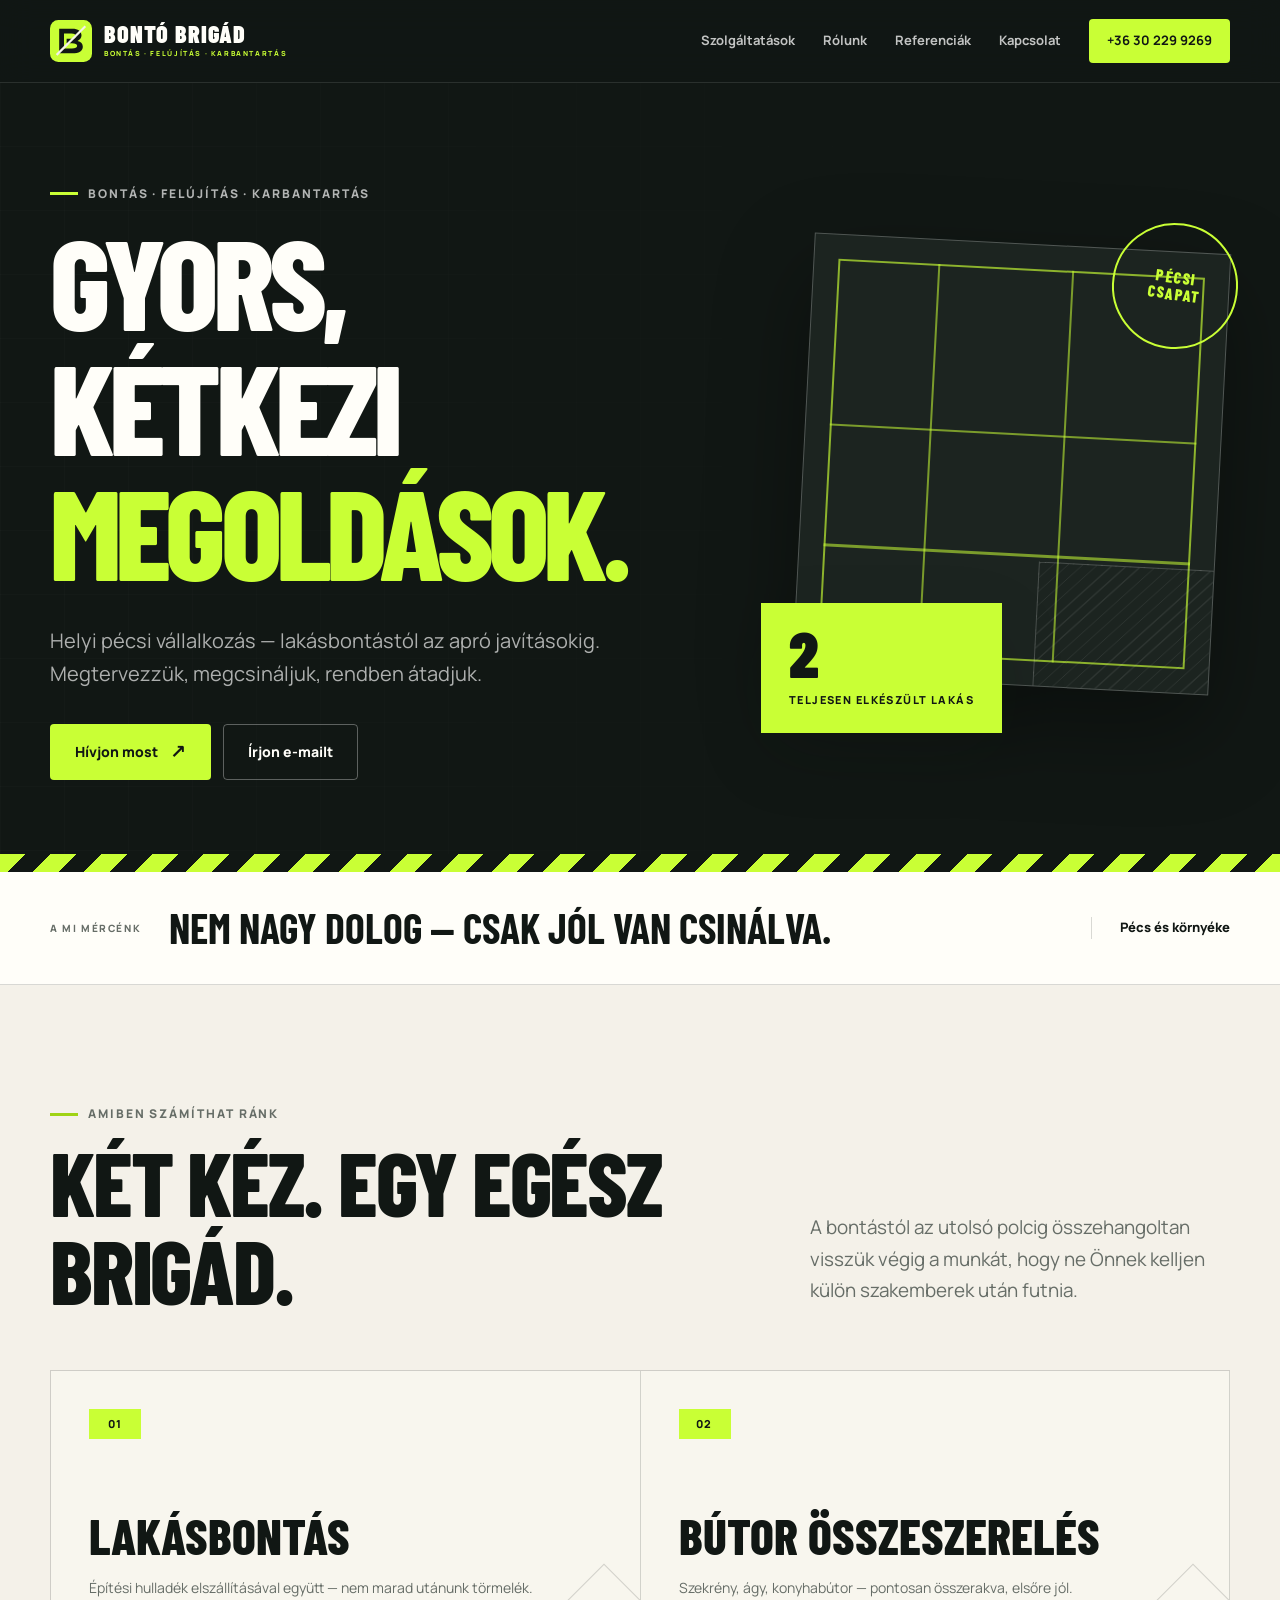
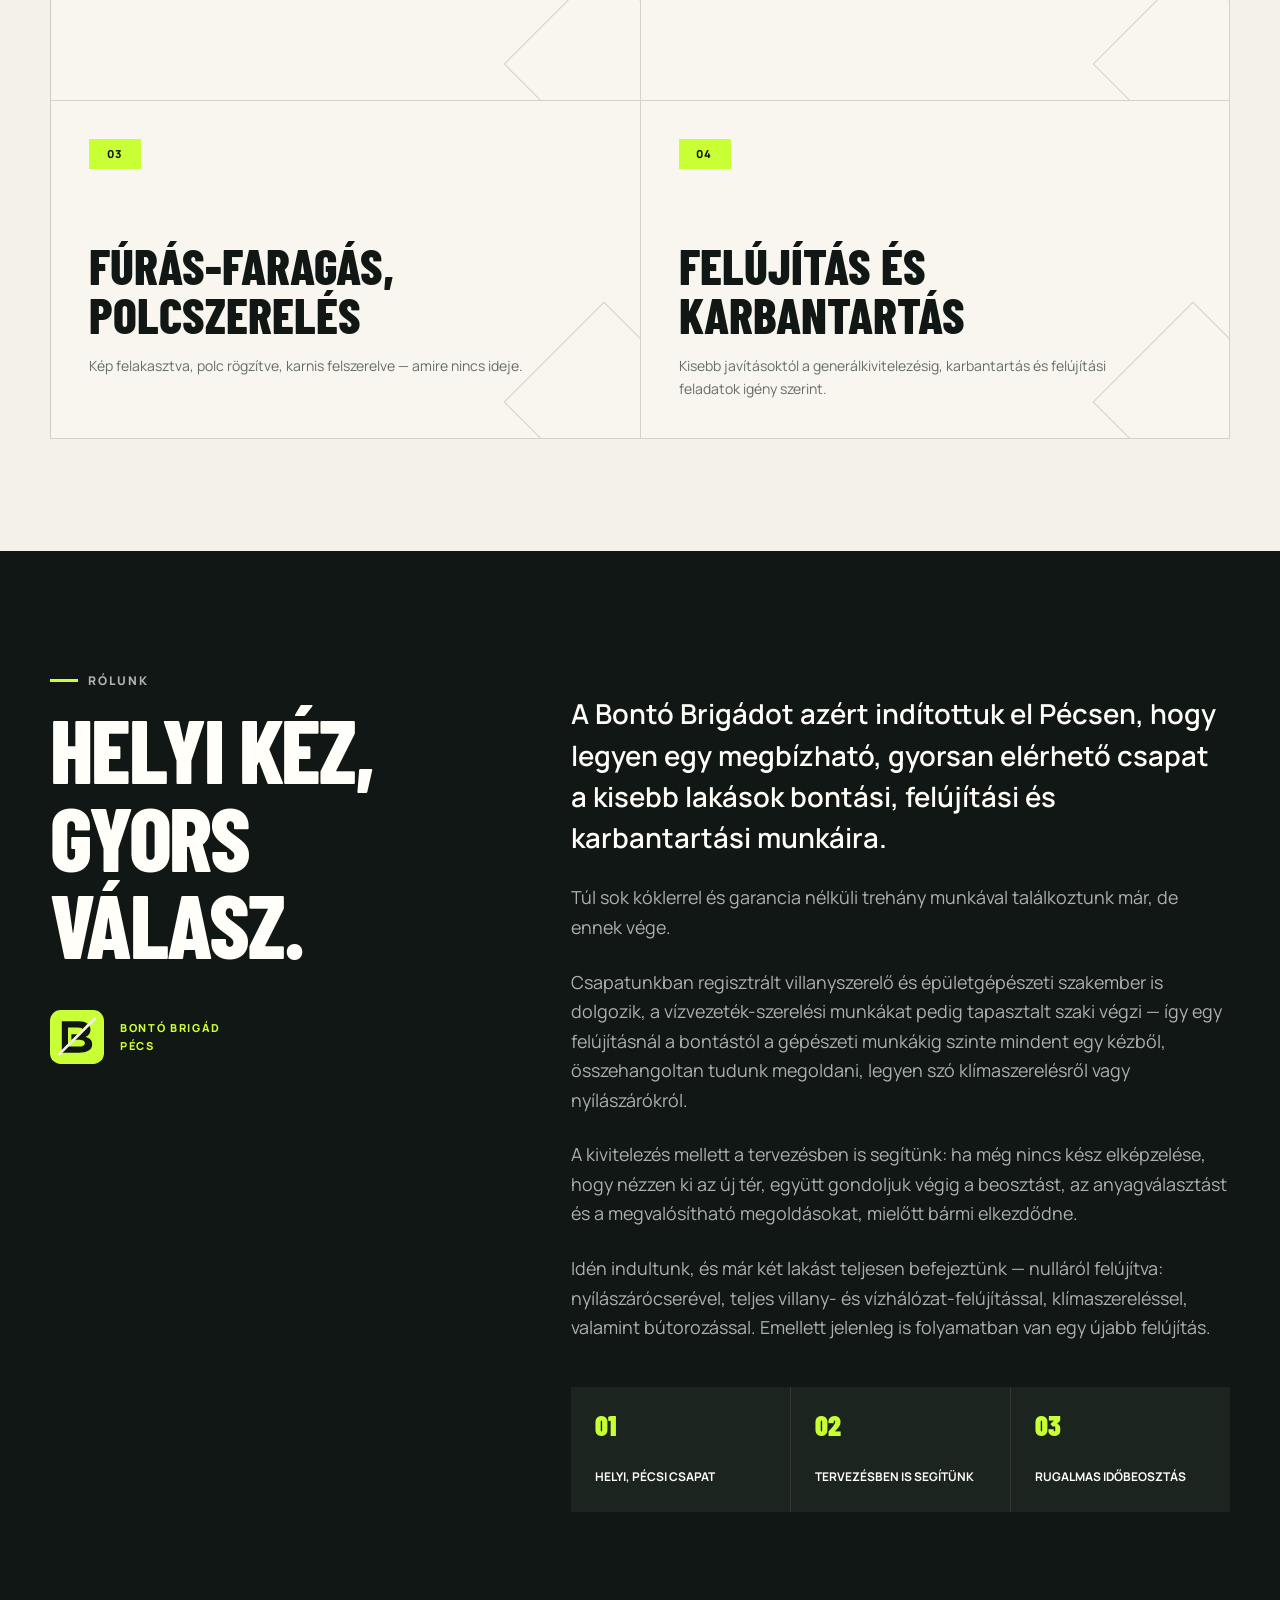
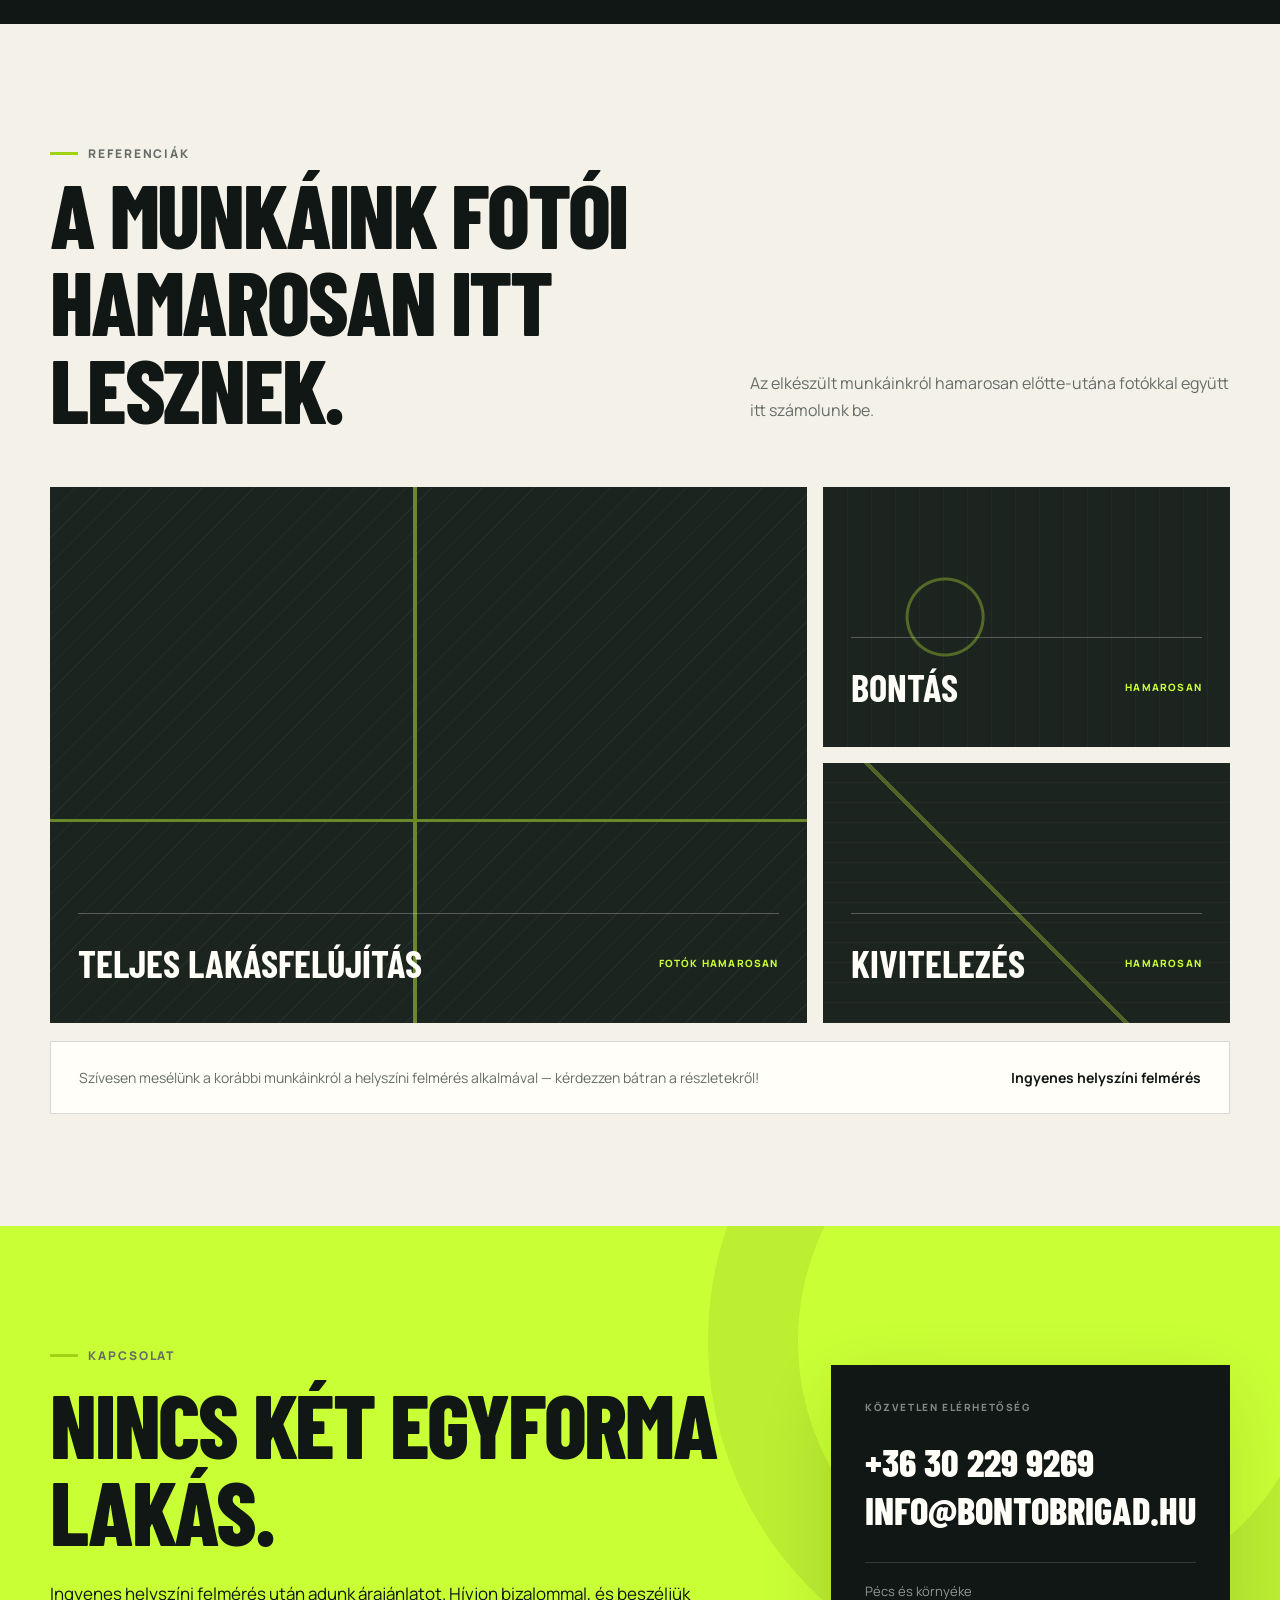
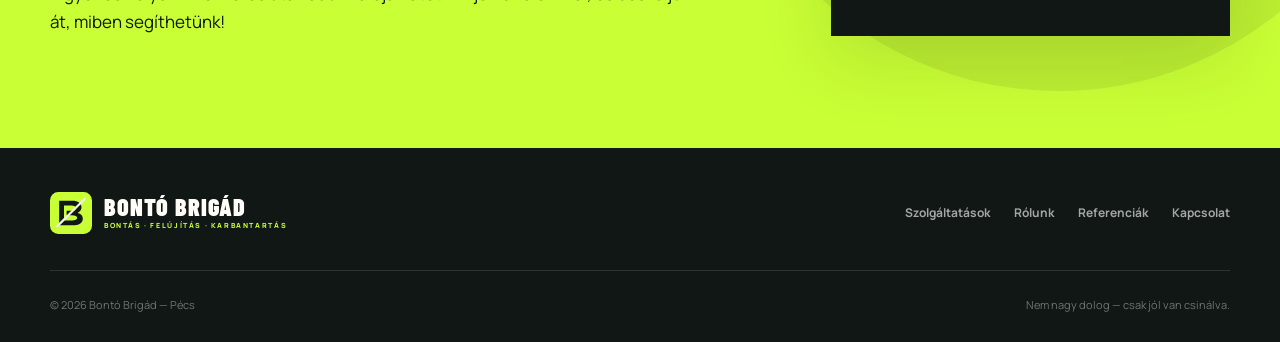
==== index.html @ 29a04ff4 "init weboldal" ====
<!DOCTYPE html>
<html lang="hu">
<head>
  <meta charset="UTF-8">
  <meta name="viewport" content="width=device-width, initial-scale=1.0">
  <meta name="theme-color" content="#111714">
  <title>Bontó Brigád — Bontás, felújítás, karbantartás Pécsen</title>
  <meta name="description" content="Bontó Brigád — helyi pécsi vállalkozás. Lakásbontás építési hulladék elszállítással, bútor összeszerelés, fúrás-faragás, felújítási és karbantartási munkák.">
  <link rel="canonical" href="https://bontobrigad.hu/">
  <meta property="og:type" content="website">
  <meta property="og:locale" content="hu_HU">
  <meta property="og:site_name" content="Bontó Brigád">
  <meta property="og:title" content="Bontó Brigád — Gyors, kétkezi megoldások">
  <meta property="og:description" content="Bontás, felújítás és karbantartás Pécsen és környékén.">
  <meta property="og:url" content="https://bontobrigad.hu/">
  <meta property="og:image" content="https://bontobrigad.hu/assets/og.png">
  <meta name="twitter:card" content="summary_large_image">
  <meta name="twitter:title" content="Bontó Brigád — Gyors, kétkezi megoldások">
  <meta name="twitter:description" content="Bontás, felújítás és karbantartás Pécsen és környékén.">
  <meta name="twitter:image" content="https://bontobrigad.hu/assets/og.png">
  <link rel="icon" href="assets/logo-mark.svg" type="image/svg+xml">
  <link rel="preconnect" href="https://fonts.googleapis.com">
  <link rel="preconnect" href="https://fonts.gstatic.com" crossorigin>
  <link href="https://fonts.googleapis.com/css2?family=Barlow+Condensed:wght@600;700;800;900&amp;family=Manrope:wght@400;500;600;700&amp;display=swap" rel="stylesheet">
  <link rel="stylesheet" href="components/base.css">
  <link rel="stylesheet" href="components/header.css">
  <link rel="stylesheet" href="components/hero.css">
  <link rel="stylesheet" href="components/sections.css">
  <link rel="stylesheet" href="components/responsive.css">
</head>
<body>
  <a class="skip-link" href="#tartalom">Ugrás a tartalomhoz</a>

  <header class="site-header">
    <nav class="nav wrap" aria-label="Fő navigáció">
      <a class="brand" href="#top" aria-label="Bontó Brigád — kezdőlap">
        <img class="brand__mark" src="assets/logo-mark.svg" alt="">
        <span class="brand__text">Bontó Brigád<small>Bontás · Felújítás · Karbantartás</small></span>
      </a>
      <div class="nav__links" id="nav-links">
        <a href="#szolgaltatasok">Szolgáltatások</a>
        <a href="#rolunk">Rólunk</a>
        <a href="#referenciak">Referenciák</a>
        <a href="#kapcsolat">Kapcsolat</a>
        <a class="nav__phone" href="tel:+36302299269">+36 30 229 9269</a>
      </div>
      <button class="nav-toggle" type="button" aria-label="Menü megnyitása" aria-expanded="false" aria-controls="nav-links"><span></span></button>
    </nav>
  </header>

  <main id="tartalom">
    <section class="hero" id="top">
      <div class="hero__grid wrap">
        <div class="hero__copy reveal">
          <p class="kicker kicker--light">Bontás · Felújítás · Karbantartás</p>
          <h1>Gyors, kétkezi <span>megoldások.</span></h1>
          <p class="hero__lead">Helyi pécsi vállalkozás — lakásbontástól az apró javításokig. Megtervezzük, megcsináljuk, rendben átadjuk.</p>
          <div class="actions">
            <a class="btn btn--signal" href="tel:+36302299269">Hívjon most <span class="arrow" aria-hidden="true">↗</span></a>
            <a class="btn btn--outline" href="mailto:info@bontobrigad.hu">Írjon e-mailt</a>
          </div>
        </div>
        <div class="hero__visual reveal" aria-label="Stilizált lakásalaprajz és elkészült munkák száma">
          <div class="plan-card" aria-hidden="true"></div>
          <div class="site-stamp" aria-hidden="true">Pécsi<br>csapat</div>
          <div class="hero-stat"><strong>2</strong><span>teljesen elkészült lakás</span></div>
        </div>
      </div>
      <div class="hero__footer" aria-hidden="true"></div>
    </section>

    <aside class="promise" aria-label="Ígéretünk">
      <div class="promise__inner wrap">
        <span class="promise__label">A mi mércénk</span>
        <strong>Nem nagy dolog — csak jól van csinálva.</strong>
        <span class="promise__place">Pécs és környéke</span>
      </div>
    </aside>

    <section class="services section" id="szolgaltatasok">
      <div class="wrap">
        <div class="services__head reveal">
          <div>
            <p class="kicker">Amiben számíthat ránk</p>
            <h2>Két kéz. Egy egész brigád.</h2>
          </div>
          <p class="section-lead">A bontástól az utolsó polcig összehangoltan visszük végig a munkát, hogy ne Önnek kelljen külön szakemberek után futnia.</p>
        </div>
        <div class="services-grid">
          <article class="service-card reveal">
            <span class="service-card__number">01</span>
            <h3>Lakásbontás</h3>
            <p>Építési hulladék elszállításával együtt — nem marad utánunk törmelék.</p>
          </article>
          <article class="service-card reveal">
            <span class="service-card__number">02</span>
            <h3>Bútor összeszerelés</h3>
            <p>Szekrény, ágy, konyhabútor — pontosan összerakva, elsőre jól.</p>
          </article>
          <article class="service-card reveal">
            <span class="service-card__number">03</span>
            <h3>Fúrás-faragás, polcszerelés</h3>
            <p>Kép felakasztva, polc rögzítve, karnis felszerelve — amire nincs ideje.</p>
          </article>
          <article class="service-card reveal">
            <span class="service-card__number">04</span>
            <h3>Felújítás és karbantartás</h3>
            <p>Kisebb javításoktól a generálkivitelezésig, karbantartás és felújítási feladatok igény szerint.</p>
          </article>
        </div>
      </div>
    </section>

    <section class="about section" id="rolunk">
      <div class="about__grid wrap">
        <div class="about__intro reveal">
          <p class="kicker kicker--light">Rólunk</p>
          <h2>Helyi kéz, gyors válasz.</h2>
          <div class="about__mark"><img src="assets/logo-mark.svg" alt=""><span>Bontó Brigád<br>Pécs</span></div>
        </div>
        <div class="about__copy reveal">
          <p>A Bontó Brigádot azért indítottuk el Pécsen, hogy legyen egy megbízható, gyorsan elérhető csapat a kisebb lakások bontási, felújítási és karbantartási munkáira.</p>
          <p>Túl sok kóklerrel és garancia nélküli trehány munkával találkoztunk már, de ennek vége.</p>
          <p>Csapatunkban regisztrált villanyszerelő és épületgépészeti szakember is dolgozik, a vízvezeték-szerelési munkákat pedig tapasztalt szaki végzi — így egy felújításnál a bontástól a gépészeti munkákig szinte mindent egy kézből, összehangoltan tudunk megoldani, legyen szó klímaszerelésről vagy nyílászárókról.</p>
          <p>A kivitelezés mellett a tervezésben is segítünk: ha még nincs kész elképzelése, hogy nézzen ki az új tér, együtt gondoljuk végig a beosztást, az anyagválasztást és a megvalósítható megoldásokat, mielőtt bármi elkezdődne.</p>
          <p>Idén indultunk, és már két lakást teljesen befejeztünk — nulláról felújítva: nyílászárócserével, teljes villany- és vízhálózat-felújítással, klímaszereléssel, valamint bútorozással. Emellett jelenleg is folyamatban van egy újabb felújítás.</p>
          <div class="traits" aria-label="Előnyeink">
            <div class="trait"><span>01</span><strong>Helyi, pécsi csapat</strong></div>
            <div class="trait"><span>02</span><strong>Tervezésben is segítünk</strong></div>
            <div class="trait"><span>03</span><strong>Rugalmas időbeosztás</strong></div>
          </div>
        </div>
      </div>
    </section>

    <section class="references section" id="referenciak">
      <div class="wrap">
        <div class="references__head reveal">
          <div>
            <p class="kicker">Referenciák</p>
            <h2>A munkáink fotói hamarosan itt lesznek.</h2>
          </div>
          <p>Az elkészült munkáinkról hamarosan előtte-utána fotókkal együtt itt számolunk be.</p>
        </div>
        <div class="project-grid">
          <div class="project-card reveal">
            <div class="project-card__label"><strong>Teljes lakásfelújítás</strong><span>Fotók hamarosan</span></div>
          </div>
          <div class="project-card reveal">
            <div class="project-card__label"><strong>Bontás</strong><span>Hamarosan</span></div>
          </div>
          <div class="project-card reveal">
            <div class="project-card__label"><strong>Kivitelezés</strong><span>Hamarosan</span></div>
          </div>
        </div>
        <div class="refs-note reveal">
          <span>Szívesen mesélünk a korábbi munkáinkról a helyszíni felmérés alkalmával — kérdezzen bátran a részletekről!</span>
          <strong>Ingyenes helyszíni felmérés</strong>
        </div>
      </div>
    </section>

    <section class="contact section" id="kapcsolat">
      <div class="contact__grid wrap">
        <div class="reveal">
          <p class="kicker">Kapcsolat</p>
          <h2>Nincs két egyforma lakás.</h2>
          <p class="contact__lead">Ingyenes helyszíni felmérés után adunk árajánlatot. Hívjon bizalommal, és beszéljük át, miben segíthetünk!</p>
        </div>
        <div class="contact-card reveal">
          <span class="contact-card__label">Közvetlen elérhetőség</span>
          <a href="tel:+36302299269">+36 30 229 9269</a>
          <a href="mailto:info@bontobrigad.hu">info@bontobrigad.hu</a>
          <p>Pécs és környéke</p>
        </div>
      </div>
    </section>
  </main>

  <footer class="site-footer">
    <div class="wrap">
      <div class="footer__top">
        <a class="brand" href="#top" aria-label="Vissza az oldal tetejére">
          <img class="brand__mark" src="assets/logo-mark.svg" alt="">
          <span class="brand__text">Bontó Brigád<small>Bontás · Felújítás · Karbantartás</small></span>
        </a>
        <nav class="footer__links" aria-label="Lábléc navigáció">
          <a href="#szolgaltatasok">Szolgáltatások</a>
          <a href="#rolunk">Rólunk</a>
          <a href="#referenciak">Referenciák</a>
          <a href="#kapcsolat">Kapcsolat</a>
        </nav>
      </div>
      <div class="footer__bottom">
        <span>© 2026 Bontó Brigád — Pécs</span>
        <span>Nem nagy dolog — csak jól van csinálva.</span>
      </div>
    </div>
  </footer>

  <script>
    const toggle = document.querySelector('.nav-toggle');
    const navLinks = document.querySelector('.nav__links');

    function closeMenu() {
      toggle.setAttribute('aria-expanded', 'false');
      toggle.setAttribute('aria-label', 'Menü megnyitása');
      navLinks.classList.remove('is-open');
      document.body.classList.remove('menu-open');
    }

    toggle.addEventListener('click', () => {
      const opening = toggle.getAttribute('aria-expanded') !== 'true';
      toggle.setAttribute('aria-expanded', String(opening));
      toggle.setAttribute('aria-label', opening ? 'Menü bezárása' : 'Menü megnyitása');
      navLinks.classList.toggle('is-open', opening);
      document.body.classList.toggle('menu-open', opening);
    });

    navLinks.querySelectorAll('a').forEach(link => link.addEventListener('click', closeMenu));
    document.addEventListener('keydown', event => {
      if (event.key === 'Escape') closeMenu();
    });

    const reduceMotion = window.matchMedia('(prefers-reduced-motion: reduce)').matches;
    const revealItems = document.querySelectorAll('.reveal');
    if (reduceMotion || !('IntersectionObserver' in window)) {
      revealItems.forEach(item => item.classList.add('is-visible'));
    } else {
      const observer = new IntersectionObserver(entries => {
        entries.forEach(entry => {
          if (entry.isIntersecting) {
            entry.target.classList.add('is-visible');
            observer.unobserve(entry.target);
          }
        });
      }, { threshold: .12 });
      revealItems.forEach(item => observer.observe(item));
    }
  </script>
</body>
</html>
---- components/base.css ----
:root {
  --ink: #111714;
  --ink-soft: #1c2420;
  --signal: #c9ff35;
  --signal-dark: #9fd315;
  --paper: #f4f1e9;
  --white: #fffef9;
  --muted: #666d67;
  --line: rgba(17, 23, 20, .16);
  --display: "Barlow Condensed", "Arial Narrow", Impact, sans-serif;
  --body: "Manrope", system-ui, sans-serif;
  --wrap: min(1180px, calc(100% - 48px));
  --shadow: 0 24px 70px rgba(17, 23, 20, .12);
}

* { box-sizing: border-box; }
html { scroll-behavior: smooth; scroll-padding-top: 104px; }
body {
  margin: 0;
  background: var(--paper);
  color: var(--ink);
  font-family: var(--body);
  line-height: 1.65;
  -webkit-font-smoothing: antialiased;
}
body.menu-open { overflow: hidden; }
img, svg { display: block; max-width: 100%; }
a { color: inherit; }
button, a { -webkit-tap-highlight-color: transparent; }
::selection { background: var(--signal); color: var(--ink); }

.skip-link {
  position: fixed;
  z-index: 1000;
  top: 12px;
  left: 12px;
  transform: translateY(-150%);
  background: var(--signal);
  color: var(--ink);
  padding: 10px 16px;
  font-weight: 800;
  text-decoration: none;
}
.skip-link:focus { transform: translateY(0); }

.wrap { width: var(--wrap); margin-inline: auto; }
.section { padding: 112px 0; }
.kicker {
  display: inline-flex;
  align-items: center;
  gap: 10px;
  margin: 0 0 18px;
  color: var(--muted);
  font-size: 12px;
  font-weight: 800;
  letter-spacing: .16em;
  line-height: 1;
  text-transform: uppercase;
}
.kicker::before {
  width: 28px;
  height: 3px;
  background: var(--signal-dark);
  content: "";
}
.kicker--light { color: rgba(255, 255, 255, .68); }
.kicker--light::before { background: var(--signal); }
h1, h2, h3, p { margin-top: 0; }
h1, h2, h3 {
  font-family: var(--display);
  font-weight: 800;
  line-height: .98;
  text-transform: uppercase;
}
h2 {
  margin-bottom: 22px;
  font-size: clamp(3rem, 7vw, 5.8rem);
  letter-spacing: -.025em;
}
.section-lead {
  max-width: 620px;
  color: var(--muted);
  font-size: clamp(1rem, 1.7vw, 1.18rem);
}
---- components/header.css ----
/* Header */
.site-header {
  position: fixed;
  z-index: 100;
  inset: 0 0 auto;
  border-bottom: 1px solid rgba(255, 255, 255, .11);
  background: rgba(17, 23, 20, .9);
  color: var(--white);
  backdrop-filter: blur(16px);
}
.nav {
  display: flex;
  min-height: 82px;
  align-items: center;
  justify-content: space-between;
  gap: 28px;
}
.brand {
  display: inline-flex;
  align-items: center;
  gap: 12px;
  color: var(--white);
  text-decoration: none;
}
.brand__mark { width: 42px; height: 42px; }
.brand__text {
  font-family: var(--display);
  font-size: 24px;
  font-weight: 900;
  letter-spacing: .035em;
  line-height: .78;
  text-transform: uppercase;
}
.brand__text small {
  display: block;
  margin-top: 7px;
  color: var(--signal);
  font-family: var(--body);
  font-size: 7px;
  font-weight: 800;
  letter-spacing: .23em;
}
.nav__links { display: flex; align-items: center; gap: 28px; }
.nav__links > a {
  position: relative;
  color: rgba(255, 255, 255, .75);
  font-size: 13px;
  font-weight: 700;
  text-decoration: none;
}
.nav__links > a:not(.nav__phone)::after {
  position: absolute;
  right: 0;
  bottom: -7px;
  left: 0;
  height: 2px;
  transform: scaleX(0);
  background: var(--signal);
  content: "";
  transition: transform .2s ease;
}
.nav__links > a:hover { color: var(--white); }
.nav__links > a:hover::after { transform: scaleX(1); }
.nav__phone {
  display: inline-flex;
  align-items: center;
  min-height: 44px;
  padding: 0 18px;
  border-radius: 4px;
  background: var(--signal);
  color: var(--ink) !important;
}
.nav-toggle {
  display: none;
  width: 48px;
  height: 48px;
  place-items: center;
  border: 1px solid rgba(255, 255, 255, .22);
  border-radius: 4px;
  background: transparent;
  color: white;
  cursor: pointer;
}
.nav-toggle span,
.nav-toggle::before,
.nav-toggle::after {
  display: block;
  width: 20px;
  height: 2px;
  background: currentColor;
  content: "";
  transition: transform .2s ease, opacity .2s ease;
}
.nav-toggle span { margin: 5px 0; }
.nav-toggle[aria-expanded="true"] span { opacity: 0; }
.nav-toggle[aria-expanded="true"]::before { transform: translateY(7px) rotate(45deg); }
.nav-toggle[aria-expanded="true"]::after { transform: translateY(-7px) rotate(-45deg); }
---- components/hero.css ----
/* Hero */
.hero {
  position: relative;
  min-height: 820px;
  padding: 176px 0 92px;
  overflow: hidden;
  background: var(--ink);
  color: var(--white);
}
.hero::before {
  position: absolute;
  inset: 82px 0 0;
  opacity: .2;
  background-image:
    linear-gradient(rgba(255, 255, 255, .08) 1px, transparent 1px),
    linear-gradient(90deg, rgba(255, 255, 255, .08) 1px, transparent 1px);
  background-size: 64px 64px;
  mask-image: linear-gradient(90deg, #000, transparent 78%);
  content: "";
}
.hero__grid {
  position: relative;
  z-index: 1;
  display: grid;
  grid-template-columns: minmax(0, 1.15fr) minmax(390px, .85fr);
  align-items: center;
  gap: 76px;
}
.hero h1 {
  max-width: 760px;
  margin-bottom: 30px;
  font-size: clamp(4.7rem, 10vw, 9.3rem);
  letter-spacing: -.045em;
}
.hero h1 span { display: block; color: var(--signal); }
.hero__lead {
  max-width: 580px;
  margin-bottom: 34px;
  color: rgba(255, 255, 255, .66);
  font-size: clamp(1rem, 2vw, 1.25rem);
}
.actions { display: flex; flex-wrap: wrap; gap: 12px; }
.btn {
  display: inline-flex;
  min-height: 56px;
  align-items: center;
  justify-content: center;
  gap: 12px;
  padding: 0 24px;
  border: 1px solid transparent;
  border-radius: 4px;
  font-size: 14px;
  font-weight: 800;
  text-decoration: none;
  transition: transform .2s ease, background-color .2s ease, color .2s ease;
}
.btn:hover { transform: translateY(-3px); }
.btn:focus-visible, .nav-toggle:focus-visible, a:focus-visible {
  outline: 3px solid var(--signal);
  outline-offset: 4px;
}
.btn--signal { background: var(--signal); color: var(--ink); }
.btn--outline { border-color: rgba(255, 255, 255, .32); color: var(--white); }
.btn--outline:hover { background: var(--white); color: var(--ink); }
.arrow { font-size: 19px; line-height: 1; }

.hero__visual {
  position: relative;
  min-height: 510px;
}
.plan-card {
  position: absolute;
  inset: 20px 10px 48px 42px;
  transform: rotate(3deg);
  border: 1px solid rgba(255, 255, 255, .23);
  background: #1c2420;
  box-shadow: 0 36px 90px rgba(0, 0, 0, .34);
}
.plan-card::before {
  position: absolute;
  inset: 24px;
  border: 2px solid rgba(201, 255, 53, .65);
  background:
    linear-gradient(90deg, transparent 27%, rgba(201,255,53,.55) 27% 27.5%, transparent 27.5% 64%, rgba(201,255,53,.55) 64% 64.5%, transparent 64.5%),
    linear-gradient(transparent 42%, rgba(201,255,53,.55) 42% 42.6%, transparent 42.6% 73%, rgba(201,255,53,.55) 73% 73.6%, transparent 73.6%);
  content: "";
}
.plan-card::after {
  position: absolute;
  right: 0;
  bottom: 0;
  width: 42%;
  height: 28%;
  border-top: 1px solid rgba(255, 255, 255, .2);
  border-left: 1px solid rgba(255, 255, 255, .2);
  background: repeating-linear-gradient(135deg, rgba(255,255,255,.08) 0 1px, transparent 1px 10px);
  content: "";
}
.site-stamp {
  position: absolute;
  z-index: 2;
  top: 0;
  right: -8px;
  display: grid;
  width: 126px;
  height: 126px;
  place-content: center;
  transform: rotate(8deg);
  border: 2px solid var(--signal);
  border-radius: 50%;
  color: var(--signal);
  font-family: var(--display);
  font-size: 16px;
  font-weight: 800;
  letter-spacing: .08em;
  line-height: 1.05;
  text-align: center;
  text-transform: uppercase;
}
.hero-stat {
  position: absolute;
  z-index: 2;
  bottom: 0;
  left: 0;
  min-width: 230px;
  padding: 24px 28px;
  background: var(--signal);
  color: var(--ink);
  box-shadow: var(--shadow);
}
.hero-stat strong {
  display: block;
  font-family: var(--display);
  font-size: 64px;
  font-weight: 900;
  line-height: .8;
}
.hero-stat span {
  display: block;
  margin-top: 13px;
  font-size: 11px;
  font-weight: 800;
  letter-spacing: .13em;
  text-transform: uppercase;
}
.hero__footer {
  position: absolute;
  z-index: 1;
  right: 0;
  bottom: 0;
  left: 0;
  height: 18px;
  background: repeating-linear-gradient(135deg, var(--signal) 0 18px, var(--ink) 18px 36px);
}
---- components/sections.css ----
/* Promise */
.promise {
  border-bottom: 1px solid var(--line);
  background: var(--white);
}
.promise__inner {
  display: grid;
  grid-template-columns: auto 1fr auto;
  align-items: center;
  gap: 28px;
  min-height: 112px;
}
.promise__label {
  color: var(--muted);
  font-size: 10px;
  font-weight: 800;
  letter-spacing: .16em;
  text-transform: uppercase;
}
.promise strong {
  font-family: var(--display);
  font-size: clamp(1.7rem, 3.5vw, 2.6rem);
  line-height: 1;
  text-transform: uppercase;
}
.promise__place {
  padding-left: 28px;
  border-left: 1px solid var(--line);
  font-size: 13px;
  font-weight: 800;
  white-space: nowrap;
}

/* Services */
.services__head {
  display: flex;
  align-items: end;
  justify-content: space-between;
  gap: 48px;
  margin-bottom: 56px;
}
.services__head h2 { max-width: 660px; margin-bottom: 0; }
.services__head .section-lead { max-width: 420px; margin-bottom: 8px; }
.services-grid {
  display: grid;
  grid-template-columns: repeat(2, minmax(0, 1fr));
  border-top: 1px solid var(--line);
  border-left: 1px solid var(--line);
}
.service-card {
  position: relative;
  min-height: 330px;
  padding: 38px;
  overflow: hidden;
  border-right: 1px solid var(--line);
  border-bottom: 1px solid var(--line);
  background: rgba(255, 254, 249, .32);
  transition: background-color .25s ease, color .25s ease;
}
.service-card::after {
  position: absolute;
  right: -35px;
  bottom: -35px;
  width: 140px;
  height: 140px;
  transform: rotate(45deg);
  border: 1px solid var(--line);
  content: "";
  transition: transform .35s ease;
}
.service-card:hover { background: var(--ink); color: var(--white); }
.service-card:hover::after { transform: rotate(45deg) scale(1.35); border-color: rgba(201, 255, 53, .4); }
.service-card__number {
  display: inline-grid;
  width: 52px;
  height: 30px;
  place-content: center;
  margin-bottom: 72px;
  background: var(--signal);
  color: var(--ink);
  font-size: 11px;
  font-weight: 900;
  letter-spacing: .12em;
}
.service-card h3 {
  max-width: 470px;
  margin-bottom: 16px;
  font-size: clamp(2rem, 4vw, 3.1rem);
}
.service-card p {
  position: relative;
  z-index: 1;
  max-width: 490px;
  margin-bottom: 0;
  color: var(--muted);
  font-size: 14px;
}
.service-card:hover p { color: rgba(255, 255, 255, .63); }

/* About */
.about { background: var(--ink); color: var(--white); }
.about__grid {
  display: grid;
  grid-template-columns: minmax(310px, .78fr) minmax(0, 1.22fr);
  gap: 100px;
}
.about__intro { position: sticky; top: 130px; align-self: start; }
.about h2 { max-width: 530px; }
.about__mark {
  display: flex;
  align-items: center;
  gap: 16px;
  margin-top: 42px;
  color: var(--signal);
  font-size: 11px;
  font-weight: 800;
  letter-spacing: .15em;
  text-transform: uppercase;
}
.about__mark img { width: 54px; height: 54px; }
.about__copy { padding-top: 30px; }
.about__copy p {
  margin-bottom: 25px;
  color: rgba(255, 255, 255, .66);
  font-size: clamp(1rem, 1.5vw, 1.12rem);
}
.about__copy p:first-child {
  color: var(--white);
  font-size: clamp(1.25rem, 2.4vw, 1.72rem);
  font-weight: 600;
  line-height: 1.5;
}
.traits {
  display: grid;
  grid-template-columns: repeat(3, 1fr);
  gap: 1px;
  margin-top: 44px;
  background: rgba(255, 255, 255, .14);
}
.trait {
  min-height: 120px;
  padding: 24px;
  background: var(--ink-soft);
}
.trait span {
  display: block;
  margin-bottom: 23px;
  color: var(--signal);
  font-family: var(--display);
  font-size: 28px;
  font-weight: 900;
  line-height: 1;
}
.trait strong { font-size: 12px; line-height: 1.4; text-transform: uppercase; }

/* References */
.references__head {
  display: grid;
  grid-template-columns: 1fr .75fr;
  gap: 60px;
  align-items: end;
  margin-bottom: 54px;
}
.references__head h2 { margin-bottom: 0; }
.references__head p { margin-bottom: 10px; color: var(--muted); }
.project-grid {
  display: grid;
  grid-template-columns: 1.3fr .7fr;
  grid-template-rows: repeat(2, 260px);
  gap: 16px;
}
.project-card {
  position: relative;
  display: flex;
  align-items: end;
  padding: 28px;
  overflow: hidden;
  background: var(--ink-soft);
  color: var(--white);
}
.project-card:first-child { grid-row: 1 / 3; }
.project-card::before {
  position: absolute;
  inset: 0;
  opacity: .45;
  background:
    linear-gradient(90deg, transparent 48%, var(--signal) 48% 48.5%, transparent 48.5%),
    linear-gradient(transparent 62%, var(--signal) 62% 62.5%, transparent 62.5%),
    repeating-linear-gradient(135deg, rgba(255,255,255,.09) 0 1px, transparent 1px 18px);
  content: "";
}
.project-card:nth-child(2)::before {
  background:
    radial-gradient(circle at 30% 50%, transparent 0 36px, rgba(201,255,53,.7) 37px 39px, transparent 40px),
    repeating-linear-gradient(90deg, rgba(255,255,255,.08) 0 1px, transparent 1px 24px);
}
.project-card:nth-child(3)::before {
  background:
    linear-gradient(45deg, transparent 45%, rgba(201,255,53,.65) 45% 46%, transparent 46%),
    repeating-linear-gradient(0deg, rgba(255,255,255,.08) 0 1px, transparent 1px 20px);
}
.project-card__label {
  position: relative;
  z-index: 1;
  display: flex;
  width: 100%;
  align-items: center;
  justify-content: space-between;
  gap: 18px;
  padding-top: 18px;
  border-top: 1px solid rgba(255, 255, 255, .25);
}
.project-card__label strong {
  font-family: var(--display);
  font-size: clamp(1.6rem, 3vw, 2.4rem);
  text-transform: uppercase;
}
.project-card__label span {
  color: var(--signal);
  font-size: 10px;
  font-weight: 800;
  letter-spacing: .12em;
  text-transform: uppercase;
  white-space: nowrap;
}
.refs-note {
  display: flex;
  align-items: center;
  justify-content: space-between;
  gap: 28px;
  margin-top: 18px;
  padding: 24px 28px;
  border: 1px solid var(--line);
  background: var(--white);
  color: var(--muted);
  font-size: 14px;
}
.refs-note strong { color: var(--ink); white-space: nowrap; }

/* Contact */
.contact {
  position: relative;
  overflow: hidden;
  background: var(--signal);
  color: var(--ink);
}
.contact::after {
  position: absolute;
  top: -45%;
  right: -10%;
  width: 520px;
  height: 520px;
  border: 90px solid rgba(17, 23, 20, .07);
  border-radius: 50%;
  content: "";
}
.contact__grid {
  position: relative;
  z-index: 1;
  display: grid;
  grid-template-columns: 1fr auto;
  align-items: end;
  gap: 70px;
}
.contact h2 { max-width: 820px; margin-bottom: 25px; }
.contact__lead { max-width: 650px; margin-bottom: 0; font-size: 17px; }
.contact-card {
  min-width: 370px;
  padding: 34px;
  background: var(--ink);
  color: var(--white);
  box-shadow: var(--shadow);
}
.contact-card__label {
  display: block;
  margin-bottom: 22px;
  color: rgba(255, 255, 255, .48);
  font-size: 10px;
  font-weight: 800;
  letter-spacing: .16em;
  text-transform: uppercase;
}
.contact-card a {
  display: block;
  font-family: var(--display);
  font-size: clamp(1.6rem, 3vw, 2.4rem);
  font-weight: 800;
  line-height: 1.25;
  text-decoration: none;
  text-transform: uppercase;
}
.contact-card a:hover { color: var(--signal); }
.contact-card p {
  margin: 28px 0 0;
  padding-top: 18px;
  border-top: 1px solid rgba(255, 255, 255, .14);
  color: rgba(255, 255, 255, .55);
  font-size: 13px;
}

/* Footer */
.site-footer { padding: 44px 0 28px; background: var(--ink); color: var(--white); }
.footer__top {
  display: flex;
  align-items: center;
  justify-content: space-between;
  gap: 30px;
  padding-bottom: 36px;
  border-bottom: 1px solid rgba(255, 255, 255, .12);
}
.footer__links { display: flex; flex-wrap: wrap; gap: 24px; }
.footer__links a {
  color: rgba(255, 255, 255, .62);
  font-size: 12px;
  font-weight: 700;
  text-decoration: none;
}
.footer__links a:hover { color: var(--signal); }
.footer__bottom {
  display: flex;
  justify-content: space-between;
  gap: 24px;
  padding-top: 25px;
  color: rgba(255, 255, 255, .4);
  font-size: 11px;
}
---- components/responsive.css ----
/* Reveal */
.reveal { opacity: 0; transform: translateY(24px); transition: opacity .7s ease, transform .7s ease; }
.reveal.is-visible { opacity: 1; transform: none; }

@media (max-width: 980px) {
  :root { --wrap: min(100% - 40px, 760px); }
  .nav__links { display: none; }
  .nav-toggle { display: grid; }
  .nav__links.is-open {
    position: fixed;
    top: 82px;
    right: 0;
    left: 0;
    display: flex;
    height: calc(100vh - 82px);
    flex-direction: column;
    align-items: stretch;
    gap: 0;
    padding: 30px 20px;
    background: var(--ink);
  }
  .nav__links.is-open > a {
    padding: 20px 4px;
    border-bottom: 1px solid rgba(255, 255, 255, .12);
    font-family: var(--display);
    font-size: 28px;
    text-transform: uppercase;
  }
  .nav__links.is-open .nav__phone { margin-top: 20px; justify-content: center; border: 0; }
  .hero { min-height: auto; }
  .hero__grid { grid-template-columns: 1fr; gap: 54px; }
  .hero h1 { max-width: 850px; }
  .hero__visual { min-height: 440px; }
  .plan-card { inset: 15px 5% 45px 12%; }
  .services__head, .references__head { display: block; }
  .services__head h2, .references__head h2 { margin-bottom: 24px; }
  .about__grid { grid-template-columns: 1fr; gap: 40px; }
  .about__intro { position: static; }
  .about__copy { padding-top: 0; }
  .contact__grid { grid-template-columns: 1fr; align-items: start; }
  .contact-card { min-width: 0; width: min(100%, 470px); }
}

@media (max-width: 680px) {
  :root { --wrap: calc(100% - 32px); }
  .section { padding: 76px 0; }
  .nav { min-height: 74px; }
  .brand__mark { width: 38px; height: 38px; }
  .brand__text { font-size: 21px; }
  .nav__links.is-open { top: 74px; height: calc(100vh - 74px); }
  .hero { padding: 132px 0 76px; }
  .hero::before { inset: 74px 0 0; background-size: 40px 40px; }
  .hero h1 { font-size: clamp(4rem, 23vw, 6.4rem); }
  .hero__visual { min-height: 350px; }
  .plan-card { inset: 25px 0 36px 12%; }
  .site-stamp { right: -4px; width: 94px; height: 94px; font-size: 12px; }
  .hero-stat { min-width: 180px; padding: 20px 22px; }
  .hero-stat strong { font-size: 52px; }
  .promise__inner { grid-template-columns: 1fr; gap: 10px; padding: 26px 0; }
  .promise__place { padding: 0; border: 0; }
  .services__head { margin-bottom: 38px; }
  .services-grid { grid-template-columns: 1fr; }
  .service-card { min-height: 290px; padding: 28px; }
  .service-card__number { margin-bottom: 55px; }
  .traits { grid-template-columns: 1fr; }
  .trait { min-height: auto; }
  .project-grid { grid-template-columns: 1fr; grid-template-rows: 380px repeat(2, 220px); }
  .project-card:first-child { grid-row: auto; }
  .refs-note { align-items: flex-start; flex-direction: column; }
  .contact-card { padding: 28px 24px; }
  .footer__top, .footer__bottom { align-items: flex-start; flex-direction: column; }
}

@media (prefers-reduced-motion: reduce) {
  html { scroll-behavior: auto; }
  *, *::before, *::after { transition-duration: .01ms !important; animation-duration: .01ms !important; }
  .reveal { opacity: 1; transform: none; }
}
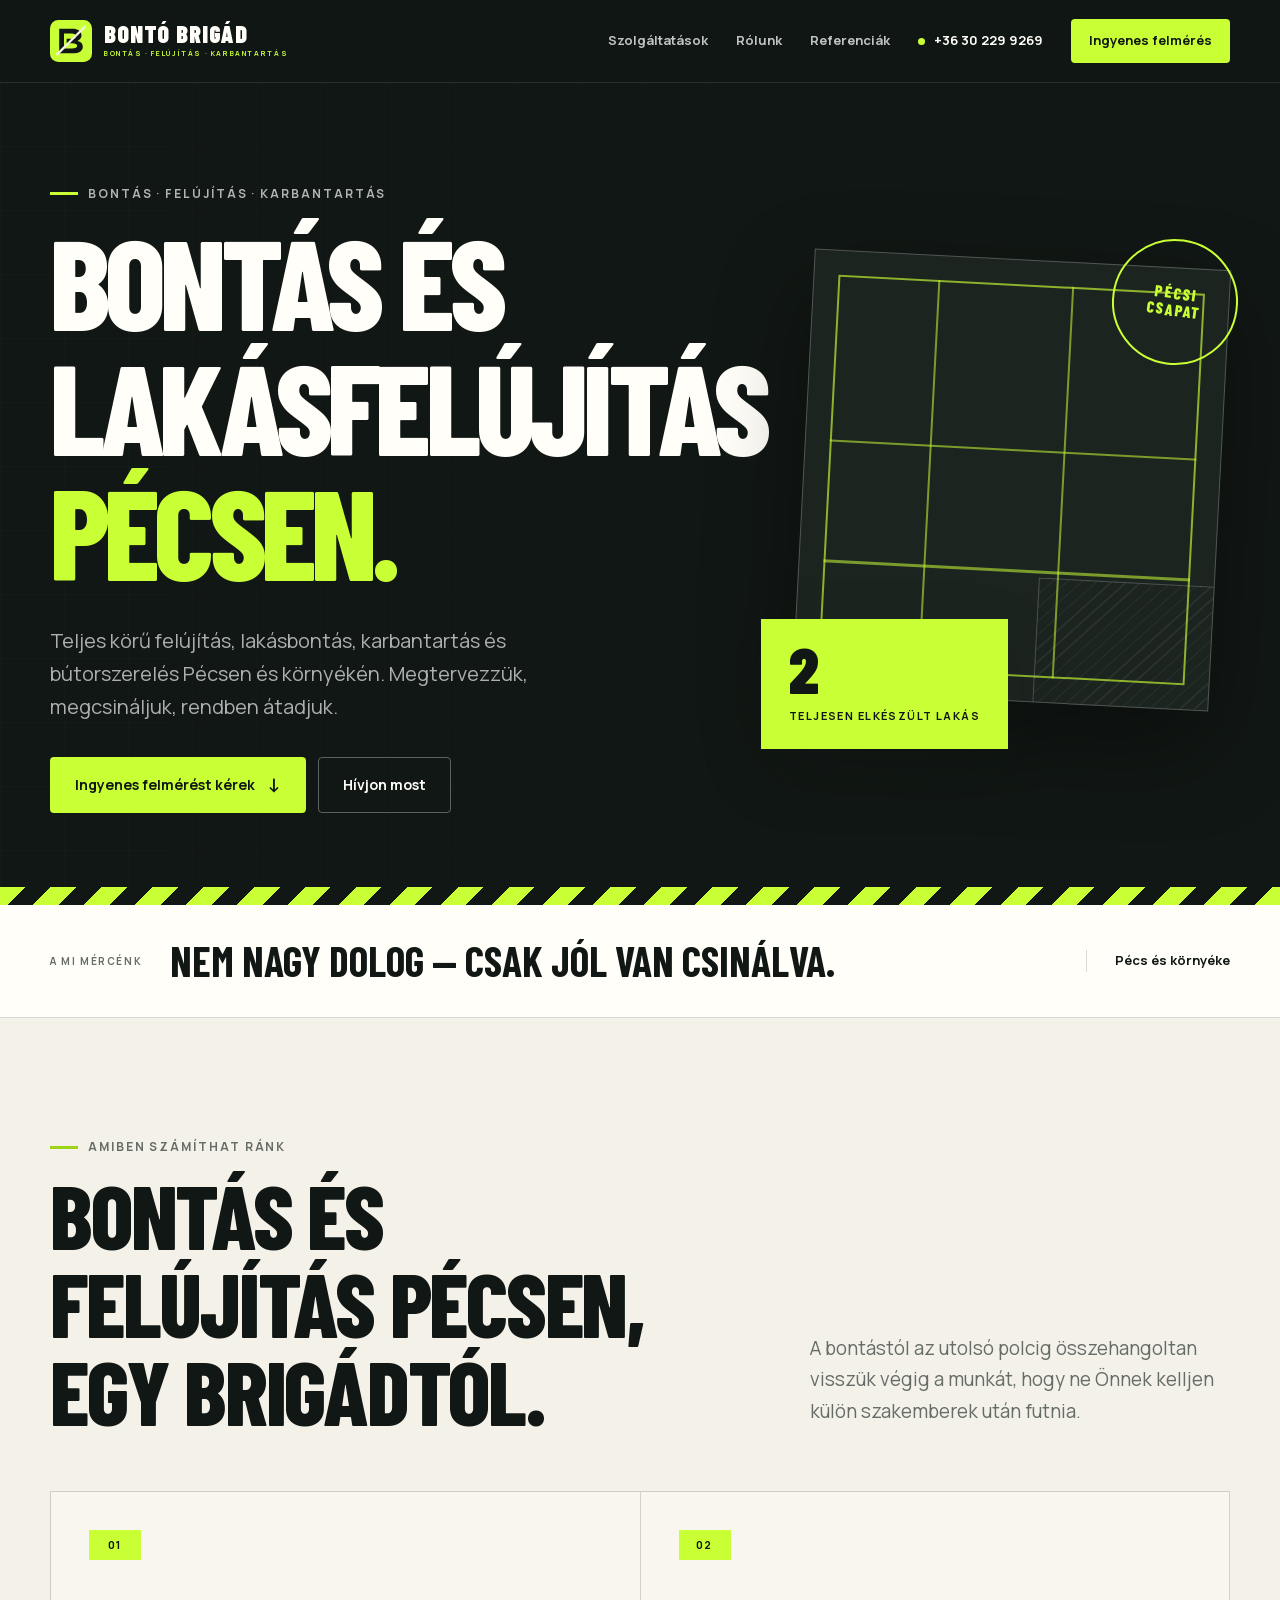
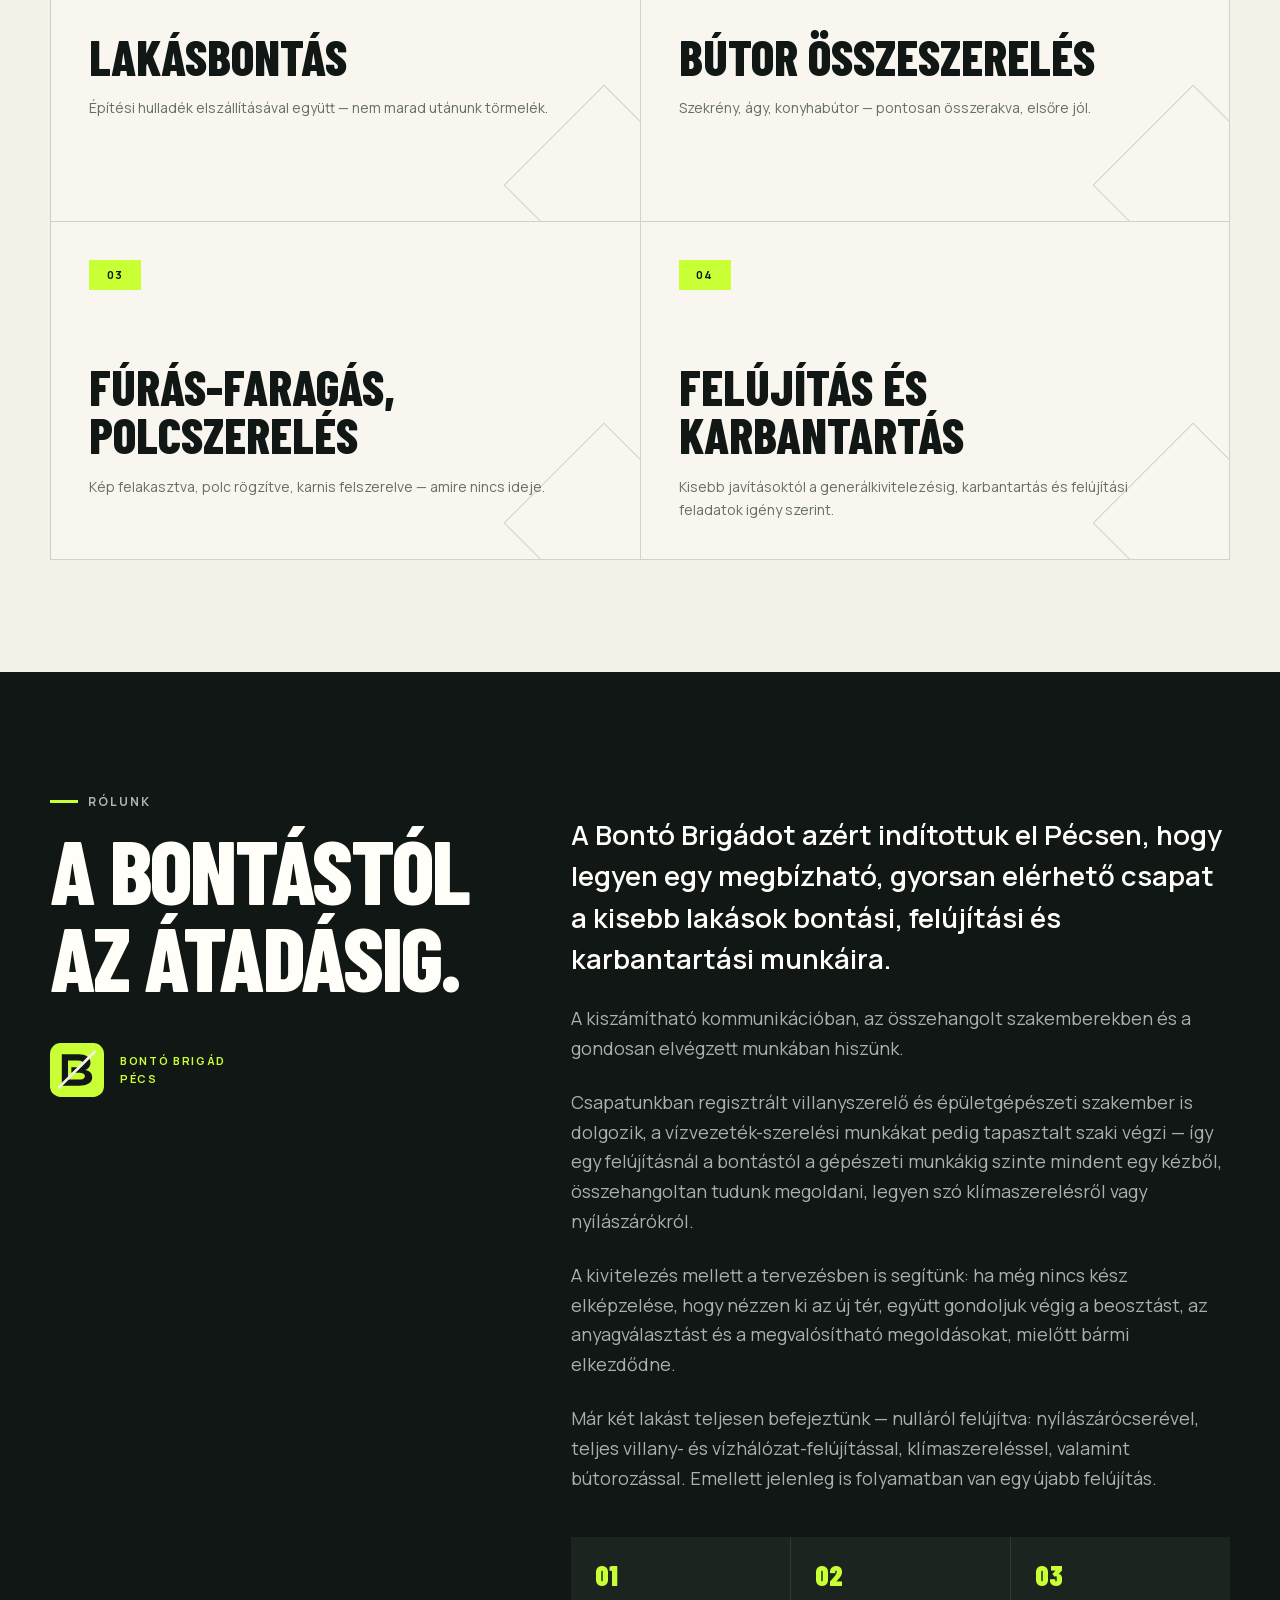
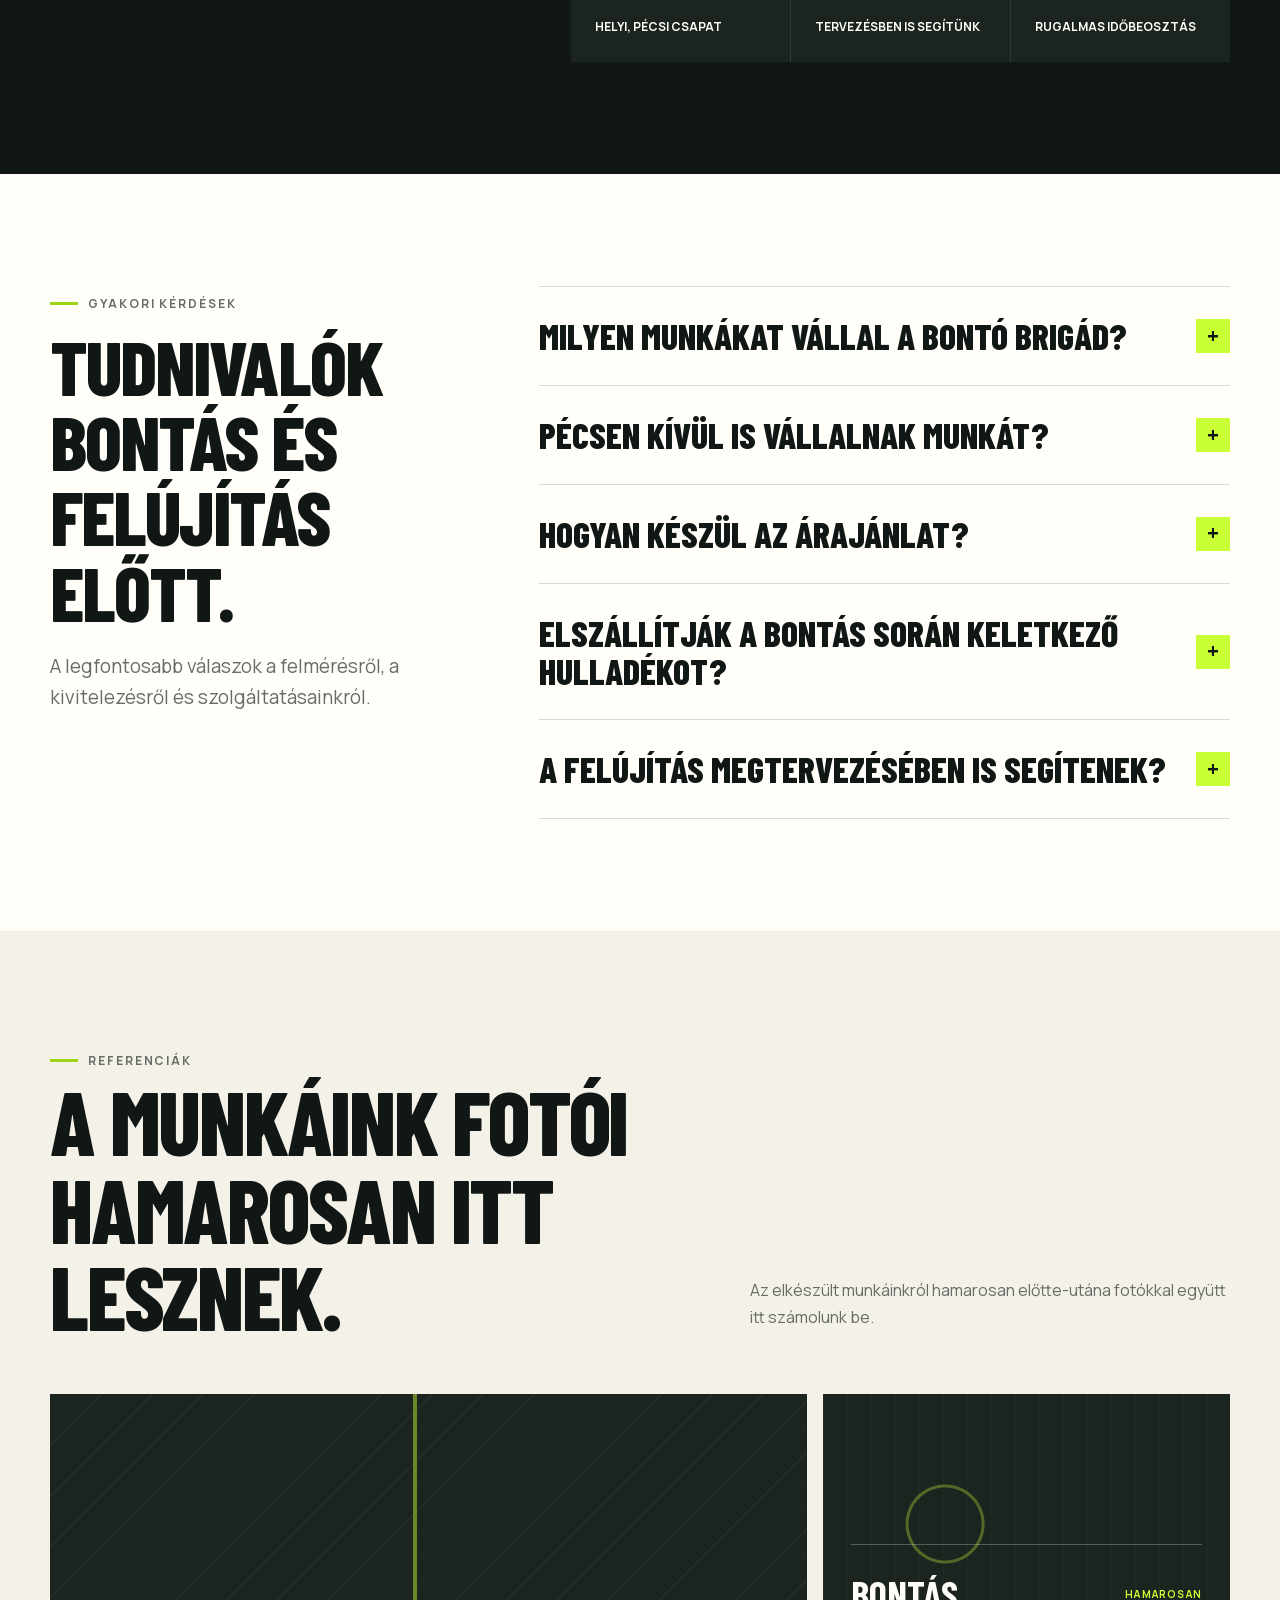
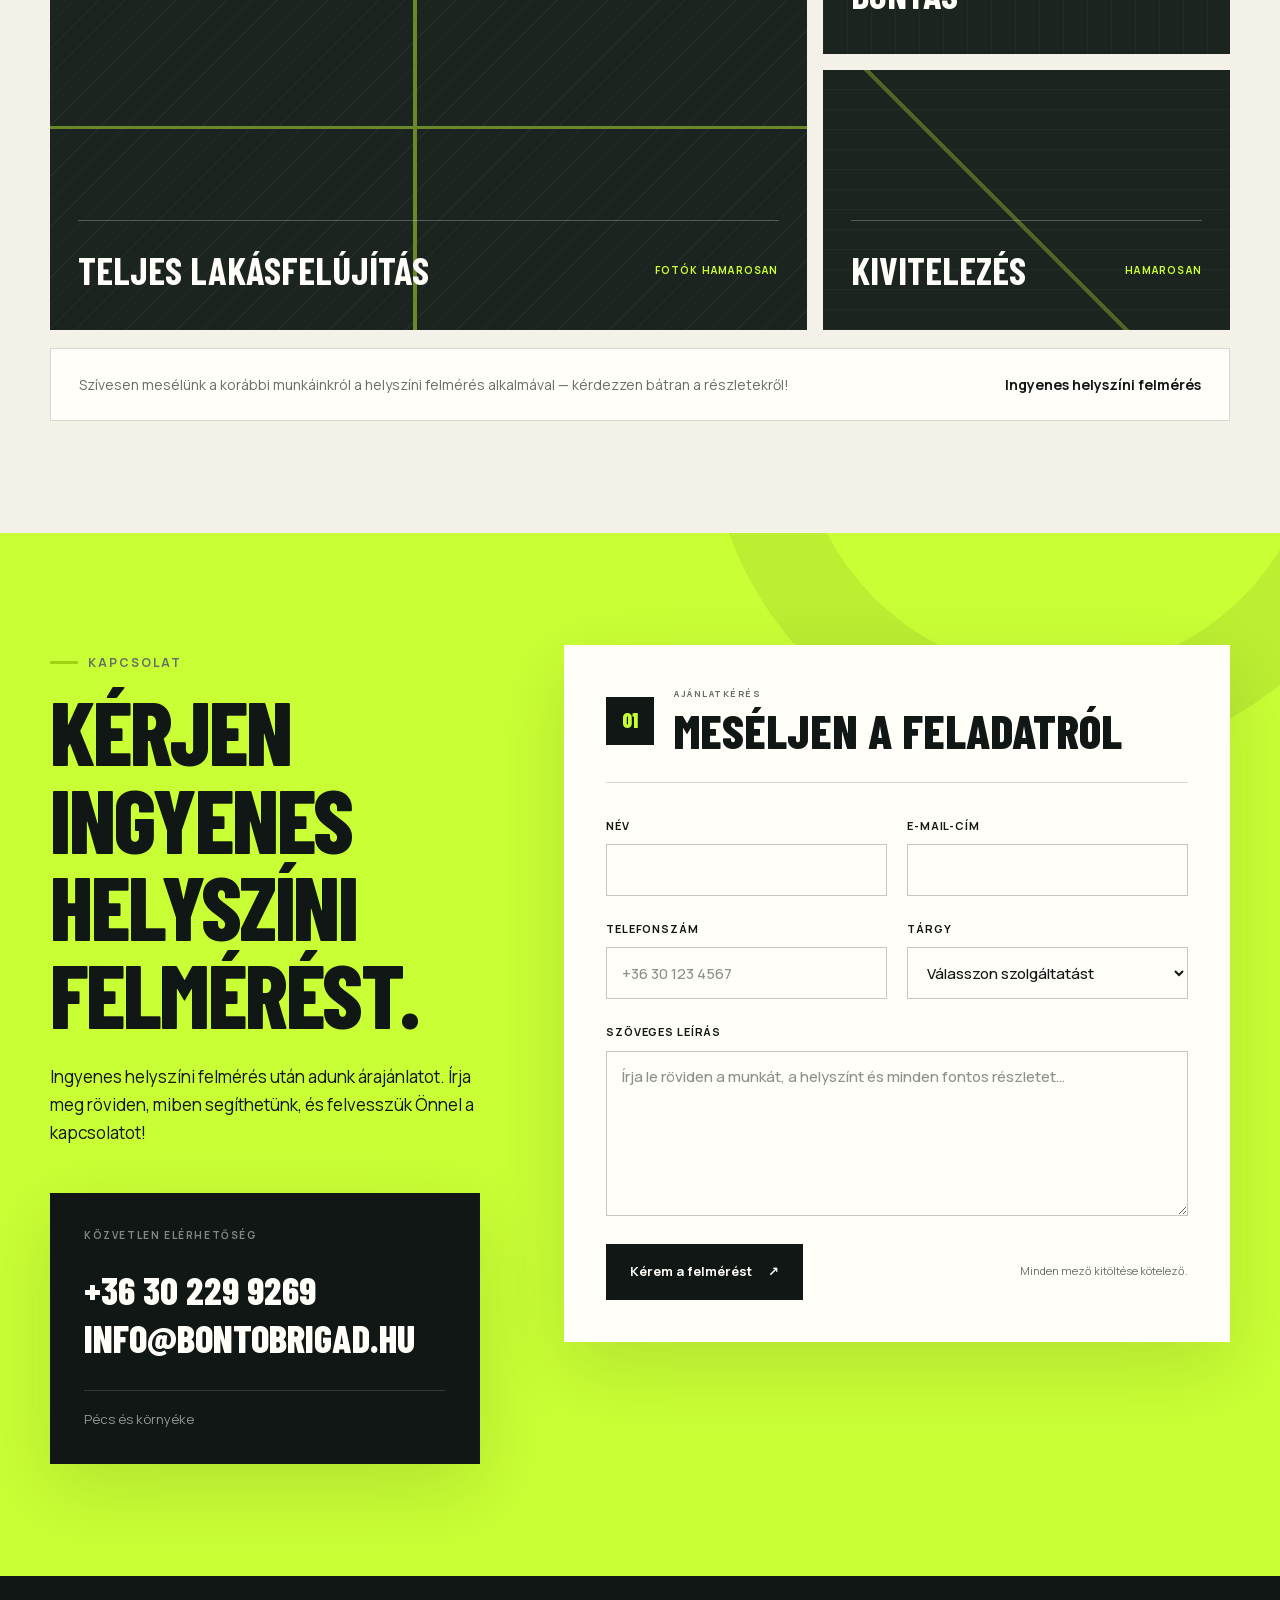
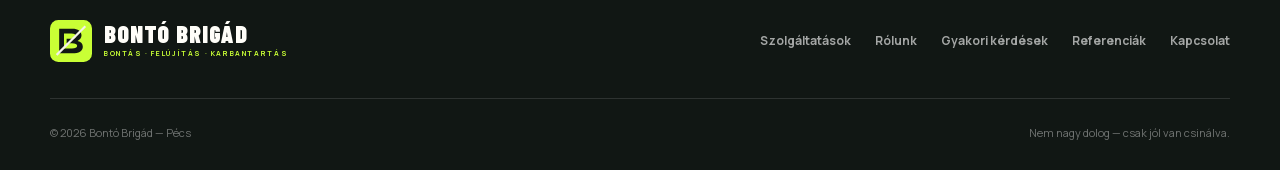
==== commit e9f46538: "finalize site" ====
--- a/index.html
+++ b/index.html
@@ -4,24 +4,135 @@
   <meta charset="UTF-8">
   <meta name="viewport" content="width=device-width, initial-scale=1.0">
   <meta name="theme-color" content="#111714">
-  <title>Bontó Brigád — Bontás, felújítás, karbantartás Pécsen</title>
-  <meta name="description" content="Bontó Brigád — helyi pécsi vállalkozás. Lakásbontás építési hulladék elszállítással, bútor összeszerelés, fúrás-faragás, felújítási és karbantartási munkák.">
+  <title>Lakásfelújítás és bontás Pécsen | Bontó Brigád</title>
+  <meta name="description" content="Lakásbontás, teljes körű felújítás, karbantartás és bútorszerelés Pécsen és környékén. Ingyenes helyszíni felmérés, összehangolt szakemberek.">
+  <meta name="robots" content="index, follow, max-image-preview:large, max-snippet:-1, max-video-preview:-1">
   <link rel="canonical" href="https://bontobrigad.hu/">
+  <link rel="alternate" hreflang="hu-HU" href="https://bontobrigad.hu/">
   <meta property="og:type" content="website">
   <meta property="og:locale" content="hu_HU">
   <meta property="og:site_name" content="Bontó Brigád">
-  <meta property="og:title" content="Bontó Brigád — Gyors, kétkezi megoldások">
-  <meta property="og:description" content="Bontás, felújítás és karbantartás Pécsen és környékén.">
+  <meta property="og:title" content="Lakásfelújítás és bontás Pécsen | Bontó Brigád">
+  <meta property="og:description" content="Bontás, teljes körű felújítás és karbantartás Pécsen és környékén. Kérjen ingyenes helyszíni felmérést!">
   <meta property="og:url" content="https://bontobrigad.hu/">
   <meta property="og:image" content="https://bontobrigad.hu/assets/og.png">
+  <meta property="og:image:type" content="image/png">
+  <meta property="og:image:width" content="1200">
+  <meta property="og:image:height" content="630">
+  <meta property="og:image:alt" content="Bontó Brigád — gyors, kétkezi megoldások Pécsen és környékén">
   <meta name="twitter:card" content="summary_large_image">
-  <meta name="twitter:title" content="Bontó Brigád — Gyors, kétkezi megoldások">
-  <meta name="twitter:description" content="Bontás, felújítás és karbantartás Pécsen és környékén.">
+  <meta name="twitter:title" content="Lakásfelújítás és bontás Pécsen | Bontó Brigád">
+  <meta name="twitter:description" content="Bontás, teljes körű felújítás és karbantartás Pécsen és környékén. Kérjen ingyenes helyszíni felmérést!">
   <meta name="twitter:image" content="https://bontobrigad.hu/assets/og.png">
+  <meta name="twitter:image:alt" content="Bontó Brigád — gyors, kétkezi megoldások Pécsen és környékén">
   <link rel="icon" href="assets/logo-mark.svg" type="image/svg+xml">
-  <link rel="preconnect" href="https://fonts.googleapis.com">
-  <link rel="preconnect" href="https://fonts.gstatic.com" crossorigin>
-  <link href="https://fonts.googleapis.com/css2?family=Barlow+Condensed:wght@600;700;800;900&amp;family=Manrope:wght@400;500;600;700&amp;display=swap" rel="stylesheet">
+  <link rel="apple-touch-icon" href="assets/logo-512.png">
+  <link rel="preload" href="assets/fonts/barlow-condensed-800-latin.woff2" as="font" type="font/woff2" crossorigin>
+  <link rel="preload" href="assets/fonts/manrope-latin.woff2" as="font" type="font/woff2" crossorigin>
+  <link rel="preload" href="assets/fonts/manrope-latin-ext.woff2" as="font" type="font/woff2" crossorigin>
+  <script>document.documentElement.classList.add('js');</script>
+  <script type="application/ld+json">
+  {
+    "@context": "https://schema.org",
+    "@graph": [
+      {
+        "@type": "WebSite",
+        "@id": "https://bontobrigad.hu/#website",
+        "url": "https://bontobrigad.hu/",
+        "name": "Bontó Brigád",
+        "alternateName": "bontobrigad.hu",
+        "inLanguage": "hu-HU",
+        "publisher": {
+          "@id": "https://bontobrigad.hu/#business"
+        }
+      },
+      {
+        "@type": "WebPage",
+        "@id": "https://bontobrigad.hu/#webpage",
+        "url": "https://bontobrigad.hu/",
+        "name": "Lakásfelújítás és bontás Pécsen | Bontó Brigád",
+        "description": "Lakásbontás, teljes körű felújítás, karbantartás és bútorszerelés Pécsen és környékén.",
+        "isPartOf": {
+          "@id": "https://bontobrigad.hu/#website"
+        },
+        "about": {
+          "@id": "https://bontobrigad.hu/#business"
+        },
+        "inLanguage": "hu-HU"
+      },
+      {
+        "@type": "GeneralContractor",
+        "@id": "https://bontobrigad.hu/#business",
+        "name": "Bontó Brigád",
+        "url": "https://bontobrigad.hu/",
+        "description": "Helyi pécsi csapat lakásbontási, teljes körű felújítási, karbantartási és bútorszerelési munkákhoz.",
+        "slogan": "Nem nagy dolog — csak jól van csinálva.",
+        "logo": {
+          "@type": "ImageObject",
+          "url": "https://bontobrigad.hu/assets/logo-512.png",
+          "width": 512,
+          "height": 512
+        },
+        "image": "https://bontobrigad.hu/assets/og.png",
+        "telephone": "+36302299269",
+        "email": "info@bontobrigad.hu",
+        "areaServed": "Pécs és környéke",
+        "knowsLanguage": "hu",
+        "contactPoint": {
+          "@type": "ContactPoint",
+          "telephone": "+36302299269",
+          "email": "info@bontobrigad.hu",
+          "contactType": "ajánlatkérés és ügyfélszolgálat",
+          "areaServed": "HU",
+          "availableLanguage": "Hungarian"
+        },
+        "hasOfferCatalog": {
+          "@type": "OfferCatalog",
+          "name": "Bontási, felújítási és karbantartási szolgáltatások",
+          "itemListElement": [
+            {
+              "@type": "Offer",
+              "itemOffered": {
+                "@type": "Service",
+                "name": "Lakásbontás",
+                "description": "Lakásbontás építési hulladék elszállításával.",
+                "areaServed": "Pécs és környéke"
+              }
+            },
+            {
+              "@type": "Offer",
+              "itemOffered": {
+                "@type": "Service",
+                "name": "Teljes körű lakásfelújítás",
+                "description": "Összehangolt felújítási munkák a tervezéstől a kivitelezésig.",
+                "areaServed": "Pécs és környéke"
+              }
+            },
+            {
+              "@type": "Offer",
+              "itemOffered": {
+                "@type": "Service",
+                "name": "Bútor összeszerelés",
+                "description": "Szekrények, ágyak és konyhabútorok szakszerű összeszerelése.",
+                "areaServed": "Pécs és környéke"
+              }
+            },
+            {
+              "@type": "Offer",
+              "itemOffered": {
+                "@type": "Service",
+                "name": "Karbantartási és szerelési munkák",
+                "description": "Fúrás, polcszerelés, karnisfelszerelés és kisebb javítások.",
+                "areaServed": "Pécs és környéke"
+              }
+            }
+          ]
+        }
+      }
+    ]
+  }
+  </script>
+  <link rel="stylesheet" href="components/fonts.css">
   <link rel="stylesheet" href="components/base.css">
   <link rel="stylesheet" href="components/header.css">
   <link rel="stylesheet" href="components/hero.css">
@@ -34,15 +145,15 @@
   <header class="site-header">
     <nav class="nav wrap" aria-label="Fő navigáció">
       <a class="brand" href="#top" aria-label="Bontó Brigád — kezdőlap">
-        <img class="brand__mark" src="assets/logo-mark.svg" alt="">
+        <img class="brand__mark" src="assets/logo-mark.svg" width="96" height="96" alt="">
         <span class="brand__text">Bontó Brigád<small>Bontás · Felújítás · Karbantartás</small></span>
       </a>
       <div class="nav__links" id="nav-links">
         <a href="#szolgaltatasok">Szolgáltatások</a>
         <a href="#rolunk">Rólunk</a>
         <a href="#referenciak">Referenciák</a>
-        <a href="#kapcsolat">Kapcsolat</a>
         <a class="nav__phone" href="tel:+36302299269">+36 30 229 9269</a>
+        <a class="nav__cta" href="#kapcsolat">Ingyenes felmérés</a>
       </div>
       <button class="nav-toggle" type="button" aria-label="Menü megnyitása" aria-expanded="false" aria-controls="nav-links"><span></span></button>
     </nav>
@@ -53,11 +164,11 @@
       <div class="hero__grid wrap">
         <div class="hero__copy reveal">
           <p class="kicker kicker--light">Bontás · Felújítás · Karbantartás</p>
-          <h1>Gyors, kétkezi <span>megoldások.</span></h1>
-          <p class="hero__lead">Helyi pécsi vállalkozás — lakásbontástól az apró javításokig. Megtervezzük, megcsináljuk, rendben átadjuk.</p>
+          <h1>Bontás és lakásfelújítás <span>Pécsen.</span></h1>
+          <p class="hero__lead">Teljes körű felújítás, lakásbontás, karbantartás és bútorszerelés Pécsen és környékén. Megtervezzük, megcsináljuk, rendben átadjuk.</p>
           <div class="actions">
-            <a class="btn btn--signal" href="tel:+36302299269">Hívjon most <span class="arrow" aria-hidden="true">↗</span></a>
-            <a class="btn btn--outline" href="mailto:info@bontobrigad.hu">Írjon e-mailt</a>
+            <a class="btn btn--signal" href="#kapcsolat">Ingyenes felmérést kérek <span class="arrow" aria-hidden="true">↓</span></a>
+            <a class="btn btn--outline" href="tel:+36302299269">Hívjon most</a>
           </div>
         </div>
         <div class="hero__visual reveal" aria-label="Stilizált lakásalaprajz és elkészült munkák száma">
@@ -82,7 +193,7 @@
         <div class="services__head reveal">
           <div>
             <p class="kicker">Amiben számíthat ránk</p>
-            <h2>Két kéz. Egy egész brigád.</h2>
+            <h2>Bontás és felújítás Pécsen, egy brigádtól.</h2>
           </div>
           <p class="section-lead">A bontástól az utolsó polcig összehangoltan visszük végig a munkát, hogy ne Önnek kelljen külön szakemberek után futnia.</p>
         </div>
@@ -115,20 +226,52 @@
       <div class="about__grid wrap">
         <div class="about__intro reveal">
           <p class="kicker kicker--light">Rólunk</p>
-          <h2>Helyi kéz, gyors válasz.</h2>
-          <div class="about__mark"><img src="assets/logo-mark.svg" alt=""><span>Bontó Brigád<br>Pécs</span></div>
+          <h2>A bontástól az átadásig.</h2>
+          <div class="about__mark"><img src="assets/logo-mark.svg" width="96" height="96" alt=""><span>Bontó Brigád<br>Pécs</span></div>
         </div>
         <div class="about__copy reveal">
           <p>A Bontó Brigádot azért indítottuk el Pécsen, hogy legyen egy megbízható, gyorsan elérhető csapat a kisebb lakások bontási, felújítási és karbantartási munkáira.</p>
-          <p>Túl sok kóklerrel és garancia nélküli trehány munkával találkoztunk már, de ennek vége.</p>
+          <p>A kiszámítható kommunikációban, az összehangolt szakemberekben és a gondosan elvégzett munkában hiszünk.</p>
           <p>Csapatunkban regisztrált villanyszerelő és épületgépészeti szakember is dolgozik, a vízvezeték-szerelési munkákat pedig tapasztalt szaki végzi — így egy felújításnál a bontástól a gépészeti munkákig szinte mindent egy kézből, összehangoltan tudunk megoldani, legyen szó klímaszerelésről vagy nyílászárókról.</p>
           <p>A kivitelezés mellett a tervezésben is segítünk: ha még nincs kész elképzelése, hogy nézzen ki az új tér, együtt gondoljuk végig a beosztást, az anyagválasztást és a megvalósítható megoldásokat, mielőtt bármi elkezdődne.</p>
-          <p>Idén indultunk, és már két lakást teljesen befejeztünk — nulláról felújítva: nyílászárócserével, teljes villany- és vízhálózat-felújítással, klímaszereléssel, valamint bútorozással. Emellett jelenleg is folyamatban van egy újabb felújítás.</p>
+          <p>Már két lakást teljesen befejeztünk — nulláról felújítva: nyílászárócserével, teljes villany- és vízhálózat-felújítással, klímaszereléssel, valamint bútorozással. Emellett jelenleg is folyamatban van egy újabb felújítás.</p>
           <div class="traits" aria-label="Előnyeink">
             <div class="trait"><span>01</span><strong>Helyi, pécsi csapat</strong></div>
             <div class="trait"><span>02</span><strong>Tervezésben is segítünk</strong></div>
             <div class="trait"><span>03</span><strong>Rugalmas időbeosztás</strong></div>
           </div>
+        </div>
+      </div>
+    </section>
+
+    <section class="faq section" id="gyakori-kerdesek" aria-labelledby="faq-title">
+      <div class="faq__grid wrap">
+        <div class="faq__intro reveal">
+          <p class="kicker">Gyakori kérdések</p>
+          <h2 id="faq-title">Tudnivalók bontás és felújítás előtt.</h2>
+          <p class="section-lead">A legfontosabb válaszok a felmérésről, a kivitelezésről és szolgáltatásainkról.</p>
+        </div>
+        <div class="faq__list reveal">
+          <details class="faq-item">
+            <summary>Milyen munkákat vállal a Bontó Brigád?</summary>
+            <p>Lakásbontást, teljes körű felújítást, karbantartási és szerelési feladatokat, valamint bútor-összeszerelést vállalunk. A bontástól a gépészeti munkákon át a bútorozásig összehangoljuk a kivitelezést.</p>
+          </details>
+          <details class="faq-item">
+            <summary>Pécsen kívül is vállalnak munkát?</summary>
+            <p>Igen, Pécsen és a környező településeken dolgozunk. A pontos helyszínt és a feladat részleteit az ajánlatkérés során egyeztetjük.</p>
+          </details>
+          <details class="faq-item">
+            <summary>Hogyan készül az árajánlat?</summary>
+            <p>Ingyenes helyszíni felmérésen nézzük meg a munka körülményeit és az igényeket, majd ezek alapján készítünk személyre szabott árajánlatot.</p>
+          </details>
+          <details class="faq-item">
+            <summary>Elszállítják a bontás során keletkező hulladékot?</summary>
+            <p>Igen, a lakásbontást az építési hulladék elszállításával együtt is vállaljuk, így nem marad törmelék a helyszínen.</p>
+          </details>
+          <details class="faq-item">
+            <summary>A felújítás megtervezésében is segítenek?</summary>
+            <p>Igen. Közösen átgondoljuk a tér beosztását, az anyagválasztást és a megvalósítható műszaki megoldásokat, mielőtt elkezdődik a kivitelezés.</p>
+          </details>
         </div>
       </div>
     </section>
@@ -162,17 +305,70 @@
 
     <section class="contact section" id="kapcsolat">
       <div class="contact__grid wrap">
-        <div class="reveal">
+        <div class="contact__intro reveal">
           <p class="kicker">Kapcsolat</p>
-          <h2>Nincs két egyforma lakás.</h2>
-          <p class="contact__lead">Ingyenes helyszíni felmérés után adunk árajánlatot. Hívjon bizalommal, és beszéljük át, miben segíthetünk!</p>
-        </div>
-        <div class="contact-card reveal">
-          <span class="contact-card__label">Közvetlen elérhetőség</span>
-          <a href="tel:+36302299269">+36 30 229 9269</a>
-          <a href="mailto:info@bontobrigad.hu">info@bontobrigad.hu</a>
-          <p>Pécs és környéke</p>
-        </div>
+          <h2>Kérjen ingyenes helyszíni felmérést.</h2>
+          <p class="contact__lead">Ingyenes helyszíni felmérés után adunk árajánlatot. Írja meg röviden, miben segíthetünk, és felvesszük Önnel a kapcsolatot!</p>
+          <div class="contact-card">
+            <span class="contact-card__label">Közvetlen elérhetőség</span>
+            <a href="tel:+36302299269">+36 30 229 9269</a>
+            <a href="mailto:info@bontobrigad.hu">info@bontobrigad.hu</a>
+            <p>Pécs és környéke</p>
+          </div>
+        </div>
+        <form class="contact-form reveal" id="contact-form" action="send.php" method="post">
+          <div class="contact-form__heading">
+            <span class="contact-form__number">01</span>
+            <div>
+              <span class="contact-form__eyebrow">Ajánlatkérés</span>
+              <h3>Meséljen a feladatról</h3>
+            </div>
+          </div>
+
+          <div class="form-grid">
+            <div class="form-field">
+              <label for="contact-name">Név</label>
+              <input id="contact-name" name="name" type="text" autocomplete="name" maxlength="100" required>
+            </div>
+            <div class="form-field">
+              <label for="contact-email">E-mail-cím</label>
+              <input id="contact-email" name="email" type="email" autocomplete="email" maxlength="254" required>
+            </div>
+            <div class="form-field">
+              <label for="contact-phone">Telefonszám</label>
+              <input id="contact-phone" name="phone" type="tel" autocomplete="tel" maxlength="40" placeholder="+36 30 123 4567" required>
+            </div>
+            <div class="form-field">
+              <label for="contact-subject">Tárgy</label>
+              <select id="contact-subject" name="subject" required>
+                <option value="" selected disabled>Válasszon szolgáltatást</option>
+                <option value="felujitas">Felújítás</option>
+                <option value="bontas">Bontás</option>
+                <option value="butor-osszeszereles">Bútor összeszerelés</option>
+                <option value="karbantartas">Karbantartás</option>
+                <option value="egyeb">Egyéb</option>
+              </select>
+            </div>
+            <div class="form-field form-field--full">
+              <label for="contact-description">Szöveges leírás</label>
+              <textarea id="contact-description" name="description" rows="6" minlength="10" maxlength="3000" placeholder="Írja le röviden a munkát, a helyszínt és minden fontos részletet…" required></textarea>
+            </div>
+          </div>
+
+          <div class="form-trap" aria-hidden="true">
+            <label for="contact-website">Weboldal</label>
+            <input id="contact-website" name="website" type="text" tabindex="-1" autocomplete="off">
+          </div>
+
+          <div class="contact-form__footer">
+            <button class="form-submit" type="submit">
+              <span>Kérem a felmérést</span>
+              <span aria-hidden="true">↗</span>
+            </button>
+            <p class="form-note">Minden mező kitöltése kötelező.</p>
+          </div>
+          <p class="form-status" id="form-status" role="status" aria-live="polite"></p>
+        </form>
       </div>
     </section>
   </main>
@@ -181,12 +377,13 @@
     <div class="wrap">
       <div class="footer__top">
         <a class="brand" href="#top" aria-label="Vissza az oldal tetejére">
-          <img class="brand__mark" src="assets/logo-mark.svg" alt="">
+          <img class="brand__mark" src="assets/logo-mark.svg" width="96" height="96" alt="">
           <span class="brand__text">Bontó Brigád<small>Bontás · Felújítás · Karbantartás</small></span>
         </a>
         <nav class="footer__links" aria-label="Lábléc navigáció">
           <a href="#szolgaltatasok">Szolgáltatások</a>
           <a href="#rolunk">Rólunk</a>
+          <a href="#gyakori-kerdesek">Gyakori kérdések</a>
           <a href="#referenciak">Referenciák</a>
           <a href="#kapcsolat">Kapcsolat</a>
         </nav>
@@ -237,6 +434,81 @@
       }, { threshold: .12 });
       revealItems.forEach(item => observer.observe(item));
     }
+
+    const contactForm = document.querySelector('#contact-form');
+    const formStatus = document.querySelector('#form-status');
+    const submitButton = contactForm.querySelector('.form-submit');
+    const submitLabel = submitButton.querySelector('span');
+    const phoneField = contactForm.elements.phone;
+
+    function isHungarianPhone(value) {
+      const compact = value.replace(/[\s().\/-]+/g, '');
+      return /^(?:\+36|0036|06)(?:1\d{7}|[2-9]\d{7}|(?:20|30|31|50|70)\d{7})$/.test(compact);
+    }
+
+    contactForm.querySelectorAll('input, select, textarea').forEach(field => {
+      if (field.name === 'website') return;
+
+      field.addEventListener('input', () => {
+        field.setCustomValidity('');
+        if (field === phoneField && field.value && !isHungarianPhone(field.value)) {
+          field.setCustomValidity('Kérjük, adjon meg egy érvényes magyar telefonszámot, például: +36 30 123 4567.');
+        }
+      });
+
+      field.addEventListener('invalid', () => {
+        if (field.validity.valueMissing) {
+          field.setCustomValidity('Ennek a mezőnek a kitöltése kötelező.');
+        } else if (field.validity.typeMismatch) {
+          field.setCustomValidity('Kérjük, adjon meg egy érvényes e-mail-címet.');
+        } else if (field.validity.tooShort) {
+          field.setCustomValidity('Kérjük, írjon legalább 10 karaktert.');
+        }
+      });
+    });
+
+    contactForm.addEventListener('submit', async event => {
+      event.preventDefault();
+      formStatus.className = 'form-status';
+      formStatus.textContent = '';
+
+      phoneField.setCustomValidity(
+        isHungarianPhone(phoneField.value)
+          ? ''
+          : 'Kérjük, adjon meg egy érvényes magyar telefonszámot, például: +36 30 123 4567.'
+      );
+
+      if (!contactForm.checkValidity()) {
+        contactForm.reportValidity();
+        return;
+      }
+
+      submitButton.disabled = true;
+      submitLabel.textContent = 'Küldés folyamatban…';
+
+      try {
+        const response = await fetch(contactForm.action, {
+          method: 'POST',
+          body: new FormData(contactForm),
+          headers: { Accept: 'application/json' }
+        });
+        const result = await response.json();
+
+        if (!response.ok || !result.ok) {
+          throw new Error(result.error || 'Az üzenet küldése sikertelen.');
+        }
+
+        contactForm.reset();
+        formStatus.classList.add('is-success');
+        formStatus.textContent = 'Köszönjük! Az üzenetet megkaptuk, hamarosan jelentkezünk.';
+      } catch (error) {
+        formStatus.classList.add('is-error');
+        formStatus.textContent = error.message || 'Az üzenet küldése sikertelen. Kérjük, próbálja újra később.';
+      } finally {
+        submitButton.disabled = false;
+        submitLabel.textContent = 'Kérem a felmérést';
+      }
+    });
   </script>
 </body>
 </html>
--- a/components/fonts.css
+++ b/components/fonts.css
@@ -0,0 +1,83 @@
+/* Barlow Condensed — SIL Open Font License */
+@font-face {
+  font-family: "Barlow Condensed";
+  font-style: normal;
+  font-weight: 600;
+  font-display: swap;
+  src: url("../assets/fonts/barlow-condensed-600-latin-ext.woff2") format("woff2");
+  unicode-range: U+0100-02BA, U+02BD-02C5, U+02C7-02CC, U+02CE-02D7, U+02DD-02FF, U+0304, U+0308, U+0329, U+1D00-1DBF, U+1E00-1E9F, U+1EF2-1EFF, U+2020, U+20A0-20AB, U+20AD-20C0, U+2113, U+2C60-2C7F, U+A720-A7FF;
+}
+@font-face {
+  font-family: "Barlow Condensed";
+  font-style: normal;
+  font-weight: 600;
+  font-display: swap;
+  src: url("../assets/fonts/barlow-condensed-600-latin.woff2") format("woff2");
+  unicode-range: U+0000-00FF, U+0131, U+0152-0153, U+02BB-02BC, U+02C6, U+02DA, U+02DC, U+0304, U+0308, U+0329, U+2000-206F, U+20AC, U+2122, U+2191, U+2193, U+2212, U+2215, U+FEFF, U+FFFD;
+}
+@font-face {
+  font-family: "Barlow Condensed";
+  font-style: normal;
+  font-weight: 700;
+  font-display: swap;
+  src: url("../assets/fonts/barlow-condensed-700-latin-ext.woff2") format("woff2");
+  unicode-range: U+0100-02BA, U+02BD-02C5, U+02C7-02CC, U+02CE-02D7, U+02DD-02FF, U+0304, U+0308, U+0329, U+1D00-1DBF, U+1E00-1E9F, U+1EF2-1EFF, U+2020, U+20A0-20AB, U+20AD-20C0, U+2113, U+2C60-2C7F, U+A720-A7FF;
+}
+@font-face {
+  font-family: "Barlow Condensed";
+  font-style: normal;
+  font-weight: 700;
+  font-display: swap;
+  src: url("../assets/fonts/barlow-condensed-700-latin.woff2") format("woff2");
+  unicode-range: U+0000-00FF, U+0131, U+0152-0153, U+02BB-02BC, U+02C6, U+02DA, U+02DC, U+0304, U+0308, U+0329, U+2000-206F, U+20AC, U+2122, U+2191, U+2193, U+2212, U+2215, U+FEFF, U+FFFD;
+}
+@font-face {
+  font-family: "Barlow Condensed";
+  font-style: normal;
+  font-weight: 800;
+  font-display: swap;
+  src: url("../assets/fonts/barlow-condensed-800-latin-ext.woff2") format("woff2");
+  unicode-range: U+0100-02BA, U+02BD-02C5, U+02C7-02CC, U+02CE-02D7, U+02DD-02FF, U+0304, U+0308, U+0329, U+1D00-1DBF, U+1E00-1E9F, U+1EF2-1EFF, U+2020, U+20A0-20AB, U+20AD-20C0, U+2113, U+2C60-2C7F, U+A720-A7FF;
+}
+@font-face {
+  font-family: "Barlow Condensed";
+  font-style: normal;
+  font-weight: 800;
+  font-display: swap;
+  src: url("../assets/fonts/barlow-condensed-800-latin.woff2") format("woff2");
+  unicode-range: U+0000-00FF, U+0131, U+0152-0153, U+02BB-02BC, U+02C6, U+02DA, U+02DC, U+0304, U+0308, U+0329, U+2000-206F, U+20AC, U+2122, U+2191, U+2193, U+2212, U+2215, U+FEFF, U+FFFD;
+}
+@font-face {
+  font-family: "Barlow Condensed";
+  font-style: normal;
+  font-weight: 900;
+  font-display: swap;
+  src: url("../assets/fonts/barlow-condensed-900-latin-ext.woff2") format("woff2");
+  unicode-range: U+0100-02BA, U+02BD-02C5, U+02C7-02CC, U+02CE-02D7, U+02DD-02FF, U+0304, U+0308, U+0329, U+1D00-1DBF, U+1E00-1E9F, U+1EF2-1EFF, U+2020, U+20A0-20AB, U+20AD-20C0, U+2113, U+2C60-2C7F, U+A720-A7FF;
+}
+@font-face {
+  font-family: "Barlow Condensed";
+  font-style: normal;
+  font-weight: 900;
+  font-display: swap;
+  src: url("../assets/fonts/barlow-condensed-900-latin.woff2") format("woff2");
+  unicode-range: U+0000-00FF, U+0131, U+0152-0153, U+02BB-02BC, U+02C6, U+02DA, U+02DC, U+0304, U+0308, U+0329, U+2000-206F, U+20AC, U+2122, U+2191, U+2193, U+2212, U+2215, U+FEFF, U+FFFD;
+}
+
+/* Manrope variable font — SIL Open Font License */
+@font-face {
+  font-family: "Manrope";
+  font-style: normal;
+  font-weight: 400 700;
+  font-display: swap;
+  src: url("../assets/fonts/manrope-latin-ext.woff2") format("woff2");
+  unicode-range: U+0100-02BA, U+02BD-02C5, U+02C7-02CC, U+02CE-02D7, U+02DD-02FF, U+0304, U+0308, U+0329, U+1D00-1DBF, U+1E00-1E9F, U+1EF2-1EFF, U+2020, U+20A0-20AB, U+20AD-20C0, U+2113, U+2C60-2C7F, U+A720-A7FF;
+}
+@font-face {
+  font-family: "Manrope";
+  font-style: normal;
+  font-weight: 400 700;
+  font-display: swap;
+  src: url("../assets/fonts/manrope-latin.woff2") format("woff2");
+  unicode-range: U+0000-00FF, U+0131, U+0152-0153, U+02BB-02BC, U+02C6, U+02DA, U+02DC, U+0304, U+0308, U+0329, U+2000-206F, U+20AC, U+2122, U+2191, U+2193, U+2212, U+2215, U+FEFF, U+FFFD;
+}
--- a/components/header.css
+++ b/components/header.css
@@ -48,7 +48,7 @@
   font-weight: 700;
   text-decoration: none;
 }
-.nav__links > a:not(.nav__phone)::after {
+.nav__links > a:not(.nav__phone):not(.nav__cta)::after {
   position: absolute;
   right: 0;
   bottom: -7px;
@@ -65,10 +65,26 @@
   display: inline-flex;
   align-items: center;
   min-height: 44px;
+  color: var(--white) !important;
+  white-space: nowrap;
+}
+.nav__phone::before {
+  width: 7px;
+  height: 7px;
+  margin-right: 9px;
+  border-radius: 50%;
+  background: var(--signal);
+  content: "";
+}
+.nav__cta {
+  display: inline-flex;
+  min-height: 44px;
+  align-items: center;
   padding: 0 18px;
   border-radius: 4px;
   background: var(--signal);
   color: var(--ink) !important;
+  white-space: nowrap;
 }
 .nav-toggle {
   display: none;
@@ -95,4 +111,3 @@
 .nav-toggle[aria-expanded="true"] span { opacity: 0; }
 .nav-toggle[aria-expanded="true"]::before { transform: translateY(7px) rotate(45deg); }
 .nav-toggle[aria-expanded="true"]::after { transform: translateY(-7px) rotate(-45deg); }
-
--- a/components/sections.css
+++ b/components/sections.css
@@ -153,6 +153,59 @@
 }
 .trait strong { font-size: 12px; line-height: 1.4; text-transform: uppercase; }
 
+/* FAQ */
+.faq { background: var(--white); }
+.faq__grid {
+  display: grid;
+  grid-template-columns: minmax(280px, .72fr) minmax(0, 1.28fr);
+  gap: 100px;
+}
+.faq__intro {
+  position: sticky;
+  top: 130px;
+  align-self: start;
+}
+.faq__intro h2 { font-size: clamp(3rem, 6vw, 5.3rem); }
+.faq__list { border-top: 1px solid var(--line); }
+.faq-item { border-bottom: 1px solid var(--line); }
+.faq-item summary {
+  position: relative;
+  padding: 30px 58px 30px 0;
+  font-family: var(--display);
+  font-size: clamp(1.55rem, 3vw, 2.25rem);
+  font-weight: 800;
+  line-height: 1.05;
+  list-style: none;
+  text-transform: uppercase;
+  cursor: pointer;
+}
+.faq-item summary::-webkit-details-marker { display: none; }
+.faq-item summary::after {
+  position: absolute;
+  top: 50%;
+  right: 0;
+  display: grid;
+  width: 34px;
+  height: 34px;
+  place-content: center;
+  transform: translateY(-50%);
+  background: var(--signal);
+  color: var(--ink);
+  content: "+";
+  font-family: var(--body);
+  font-size: 22px;
+  font-weight: 700;
+}
+.faq-item[open] summary::after { content: "−"; }
+.faq-item summary:focus-visible { outline: 3px solid var(--signal-dark); outline-offset: 5px; }
+.faq-item p {
+  max-width: 720px;
+  margin: -5px 0 30px;
+  padding-right: 58px;
+  color: var(--muted);
+  font-size: 15px;
+}
+
 /* References */
 .references__head {
   display: grid;
@@ -258,14 +311,15 @@
   position: relative;
   z-index: 1;
   display: grid;
-  grid-template-columns: 1fr auto;
-  align-items: end;
+  grid-template-columns: minmax(0, .8fr) minmax(520px, 1.2fr);
+  align-items: start;
   gap: 70px;
 }
 .contact h2 { max-width: 820px; margin-bottom: 25px; }
 .contact__lead { max-width: 650px; margin-bottom: 0; font-size: 17px; }
 .contact-card {
-  min-width: 370px;
+  width: min(100%, 430px);
+  margin-top: 46px;
   padding: 34px;
   background: var(--ink);
   color: var(--white);
@@ -297,6 +351,142 @@
   color: rgba(255, 255, 255, .55);
   font-size: 13px;
 }
+.contact-form {
+  position: relative;
+  padding: 42px;
+  background: var(--white);
+  box-shadow: var(--shadow);
+}
+.contact-form__heading {
+  display: flex;
+  align-items: center;
+  gap: 20px;
+  margin-bottom: 34px;
+  padding-bottom: 28px;
+  border-bottom: 1px solid var(--line);
+}
+.contact-form__number {
+  display: grid;
+  width: 48px;
+  height: 48px;
+  flex: 0 0 auto;
+  place-content: center;
+  background: var(--ink);
+  color: var(--signal);
+  font-family: var(--display);
+  font-size: 20px;
+  font-weight: 900;
+}
+.contact-form__eyebrow {
+  display: block;
+  margin-bottom: 5px;
+  color: var(--muted);
+  font-size: 9px;
+  font-weight: 800;
+  letter-spacing: .17em;
+  text-transform: uppercase;
+}
+.contact-form h3 {
+  margin: 0;
+  font-size: clamp(2rem, 4vw, 3rem);
+}
+.form-grid {
+  display: grid;
+  grid-template-columns: repeat(2, minmax(0, 1fr));
+  gap: 24px 20px;
+}
+.form-field {
+  display: flex;
+  min-width: 0;
+  flex-direction: column;
+  gap: 9px;
+}
+.form-field--full { grid-column: 1 / -1; }
+.form-field label {
+  font-size: 11px;
+  font-weight: 800;
+  letter-spacing: .08em;
+  text-transform: uppercase;
+}
+.form-field input,
+.form-field select,
+.form-field textarea {
+  width: 100%;
+  border: 1px solid rgba(17, 23, 20, .24);
+  border-radius: 0;
+  outline: 0;
+  background: var(--white);
+  color: var(--ink);
+  font: 500 15px/1.5 var(--body);
+  transition: border-color .2s ease, box-shadow .2s ease;
+}
+.form-field input,
+.form-field select {
+  height: 52px;
+  padding: 0 15px;
+}
+.form-field textarea {
+  min-height: 154px;
+  padding: 14px 15px;
+  resize: vertical;
+}
+.form-field input::placeholder,
+.form-field textarea::placeholder { color: #8b918d; }
+.form-field input:hover,
+.form-field select:hover,
+.form-field textarea:hover { border-color: rgba(17, 23, 20, .52); }
+.form-field input:focus,
+.form-field select:focus,
+.form-field textarea:focus {
+  border-color: var(--ink);
+  box-shadow: 0 0 0 3px rgba(201, 255, 53, .7);
+}
+.form-field input:user-invalid,
+.form-field select:user-invalid,
+.form-field textarea:user-invalid { border-color: #a93628; }
+.form-trap {
+  position: absolute !important;
+  width: 1px !important;
+  height: 1px !important;
+  overflow: hidden !important;
+  clip: rect(0, 0, 0, 0) !important;
+  white-space: nowrap !important;
+}
+.contact-form__footer {
+  display: flex;
+  align-items: center;
+  justify-content: space-between;
+  gap: 24px;
+  margin-top: 28px;
+}
+.form-submit {
+  display: inline-flex;
+  min-height: 56px;
+  align-items: center;
+  justify-content: center;
+  gap: 16px;
+  padding: 0 24px;
+  border: 0;
+  border-radius: 0;
+  background: var(--ink);
+  color: var(--white);
+  font: 800 13px/1 var(--body);
+  cursor: pointer;
+  transition: transform .2s ease, background-color .2s ease;
+}
+.form-submit:hover { transform: translateY(-2px); background: var(--ink-soft); }
+.form-submit:focus-visible { outline: 3px solid var(--ink); outline-offset: 4px; }
+.form-submit:disabled { cursor: wait; opacity: .65; transform: none; }
+.form-note { margin: 0; color: var(--muted); font-size: 11px; text-align: right; }
+.form-status {
+  display: none;
+  margin: 20px 0 0;
+  padding: 13px 15px;
+  font-size: 13px;
+  font-weight: 700;
+}
+.form-status.is-success { display: block; background: #e6f5c4; color: #263910; }
+.form-status.is-error { display: block; background: #f8ded8; color: #772316; }
 
 /* Footer */
 .site-footer { padding: 44px 0 28px; background: var(--ink); color: var(--white); }
@@ -324,4 +514,3 @@
   color: rgba(255, 255, 255, .4);
   font-size: 11px;
 }
-
--- a/components/responsive.css
+++ b/components/responsive.css
@@ -1,6 +1,7 @@
 /* Reveal */
-.reveal { opacity: 0; transform: translateY(24px); transition: opacity .7s ease, transform .7s ease; }
-.reveal.is-visible { opacity: 1; transform: none; }
+.reveal { opacity: 1; transform: none; }
+.js .reveal { opacity: 0; transform: translateY(24px); transition: opacity .7s ease, transform .7s ease; }
+.js .reveal.is-visible { opacity: 1; transform: none; }
 
 @media (max-width: 980px) {
   :root { --wrap: min(100% - 40px, 760px); }
@@ -26,7 +27,15 @@
     font-size: 28px;
     text-transform: uppercase;
   }
-  .nav__links.is-open .nav__phone { margin-top: 20px; justify-content: center; border: 0; }
+  .nav__links.is-open .nav__phone { margin-top: 10px; }
+  .nav__links.is-open .nav__cta {
+    justify-content: center;
+    margin-top: 20px;
+    border: 0;
+    font-family: var(--body);
+    font-size: 16px;
+    text-transform: none;
+  }
   .hero { min-height: auto; }
   .hero__grid { grid-template-columns: 1fr; gap: 54px; }
   .hero h1 { max-width: 850px; }
@@ -37,8 +46,11 @@
   .about__grid { grid-template-columns: 1fr; gap: 40px; }
   .about__intro { position: static; }
   .about__copy { padding-top: 0; }
+  .faq__grid { grid-template-columns: 1fr; gap: 42px; }
+  .faq__intro { position: static; }
   .contact__grid { grid-template-columns: 1fr; align-items: start; }
   .contact-card { min-width: 0; width: min(100%, 470px); }
+  .contact-form { width: 100%; }
 }
 
 @media (max-width: 680px) {
@@ -64,15 +76,23 @@
   .service-card__number { margin-bottom: 55px; }
   .traits { grid-template-columns: 1fr; }
   .trait { min-height: auto; }
+  .faq-item summary { padding: 25px 50px 25px 0; }
+  .faq-item p { padding-right: 0; }
   .project-grid { grid-template-columns: 1fr; grid-template-rows: 380px repeat(2, 220px); }
   .project-card:first-child { grid-row: auto; }
   .refs-note { align-items: flex-start; flex-direction: column; }
   .contact-card { padding: 28px 24px; }
+  .contact-form { padding: 28px 22px; }
+  .form-grid { grid-template-columns: 1fr; }
+  .form-field--full { grid-column: auto; }
+  .contact-form__footer { align-items: stretch; flex-direction: column; }
+  .form-submit { width: 100%; }
+  .form-note { text-align: left; }
   .footer__top, .footer__bottom { align-items: flex-start; flex-direction: column; }
 }
 
 @media (prefers-reduced-motion: reduce) {
   html { scroll-behavior: auto; }
   *, *::before, *::after { transition-duration: .01ms !important; animation-duration: .01ms !important; }
-  .reveal { opacity: 1; transform: none; }
+  .js .reveal { opacity: 1; transform: none; }
 }
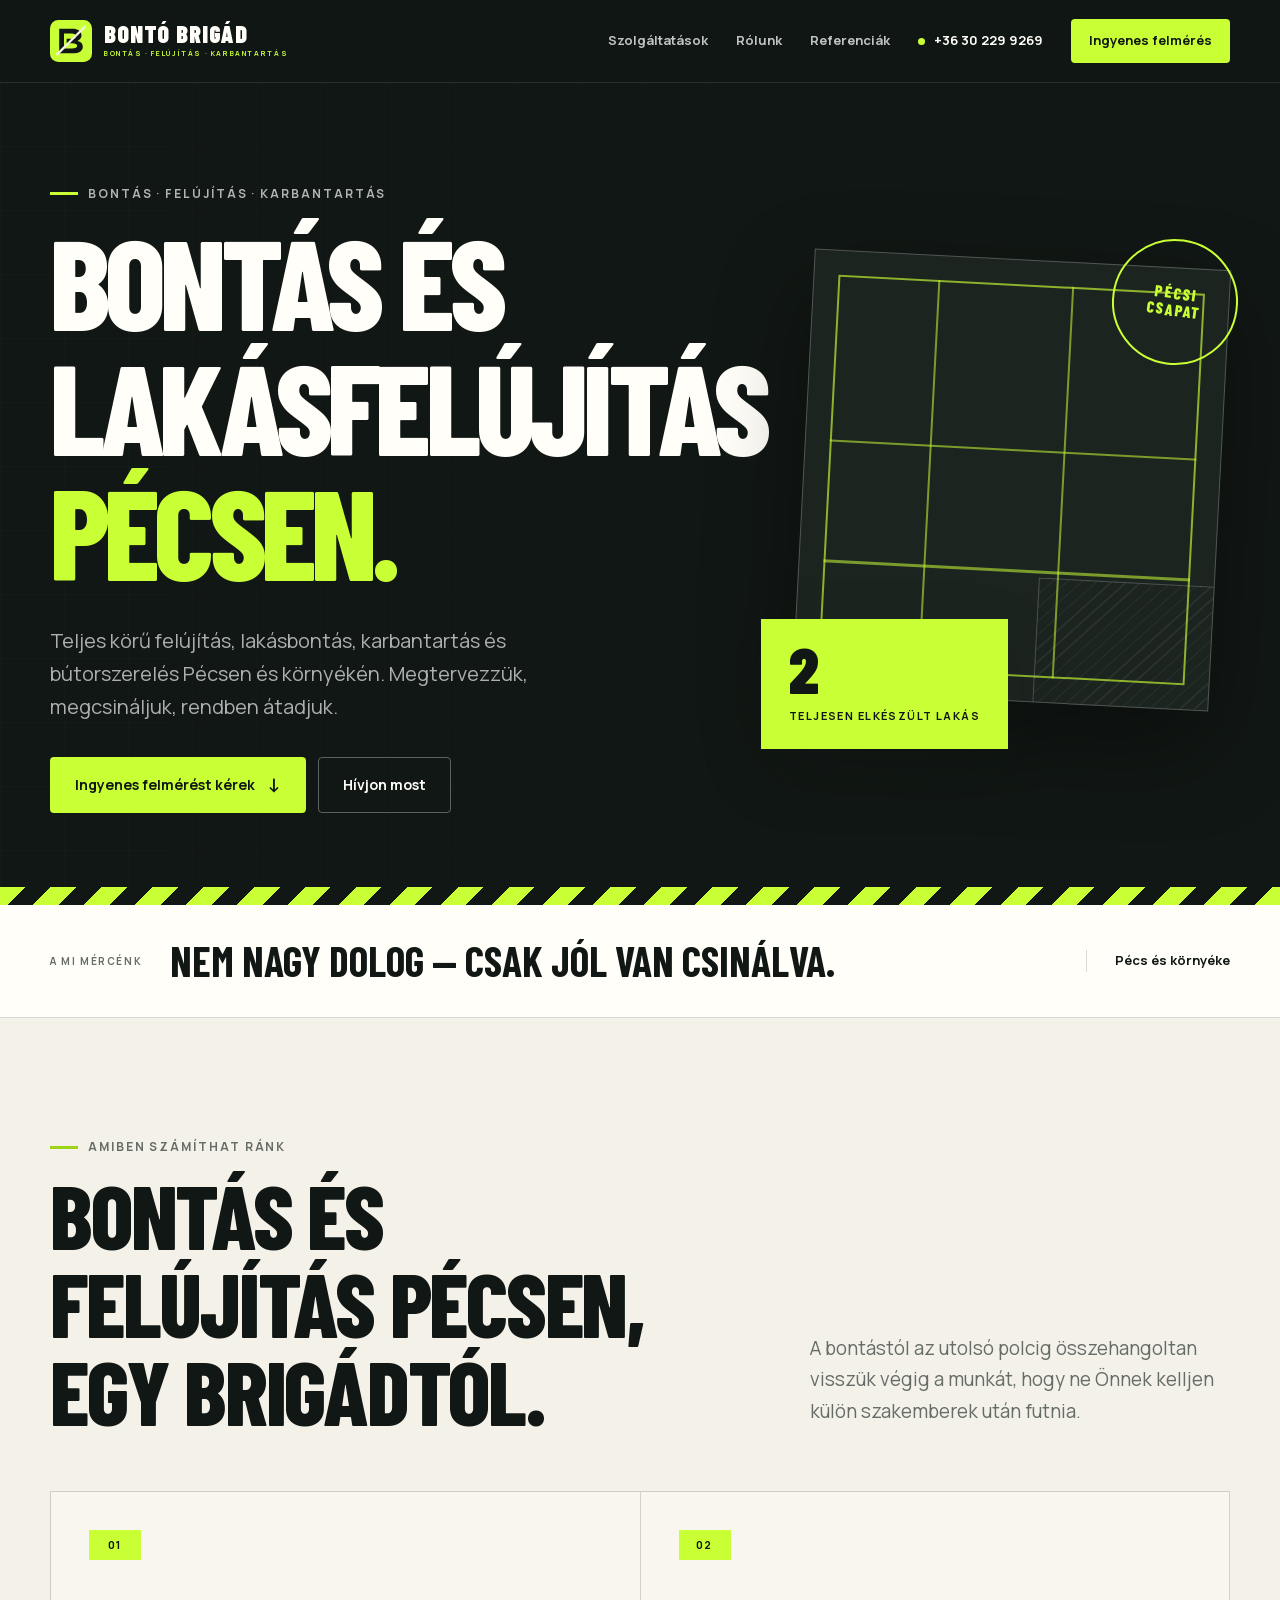
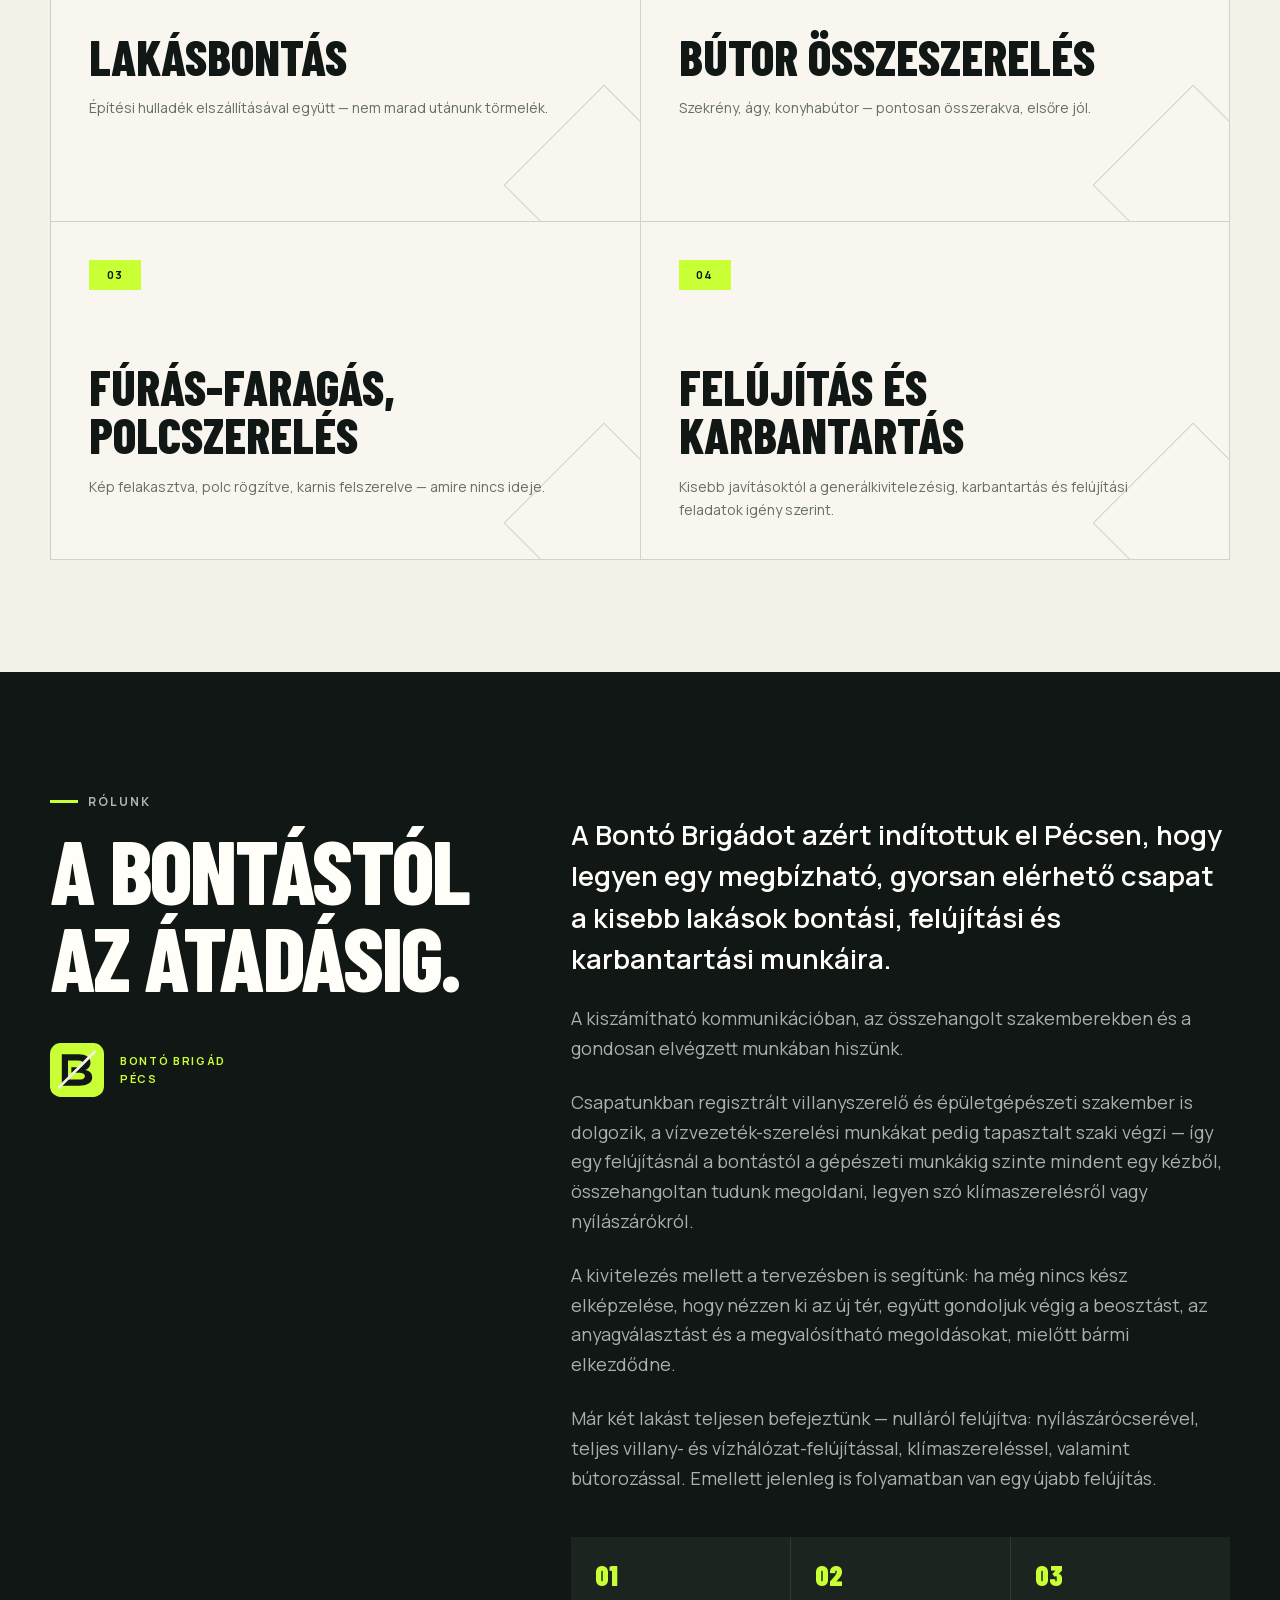
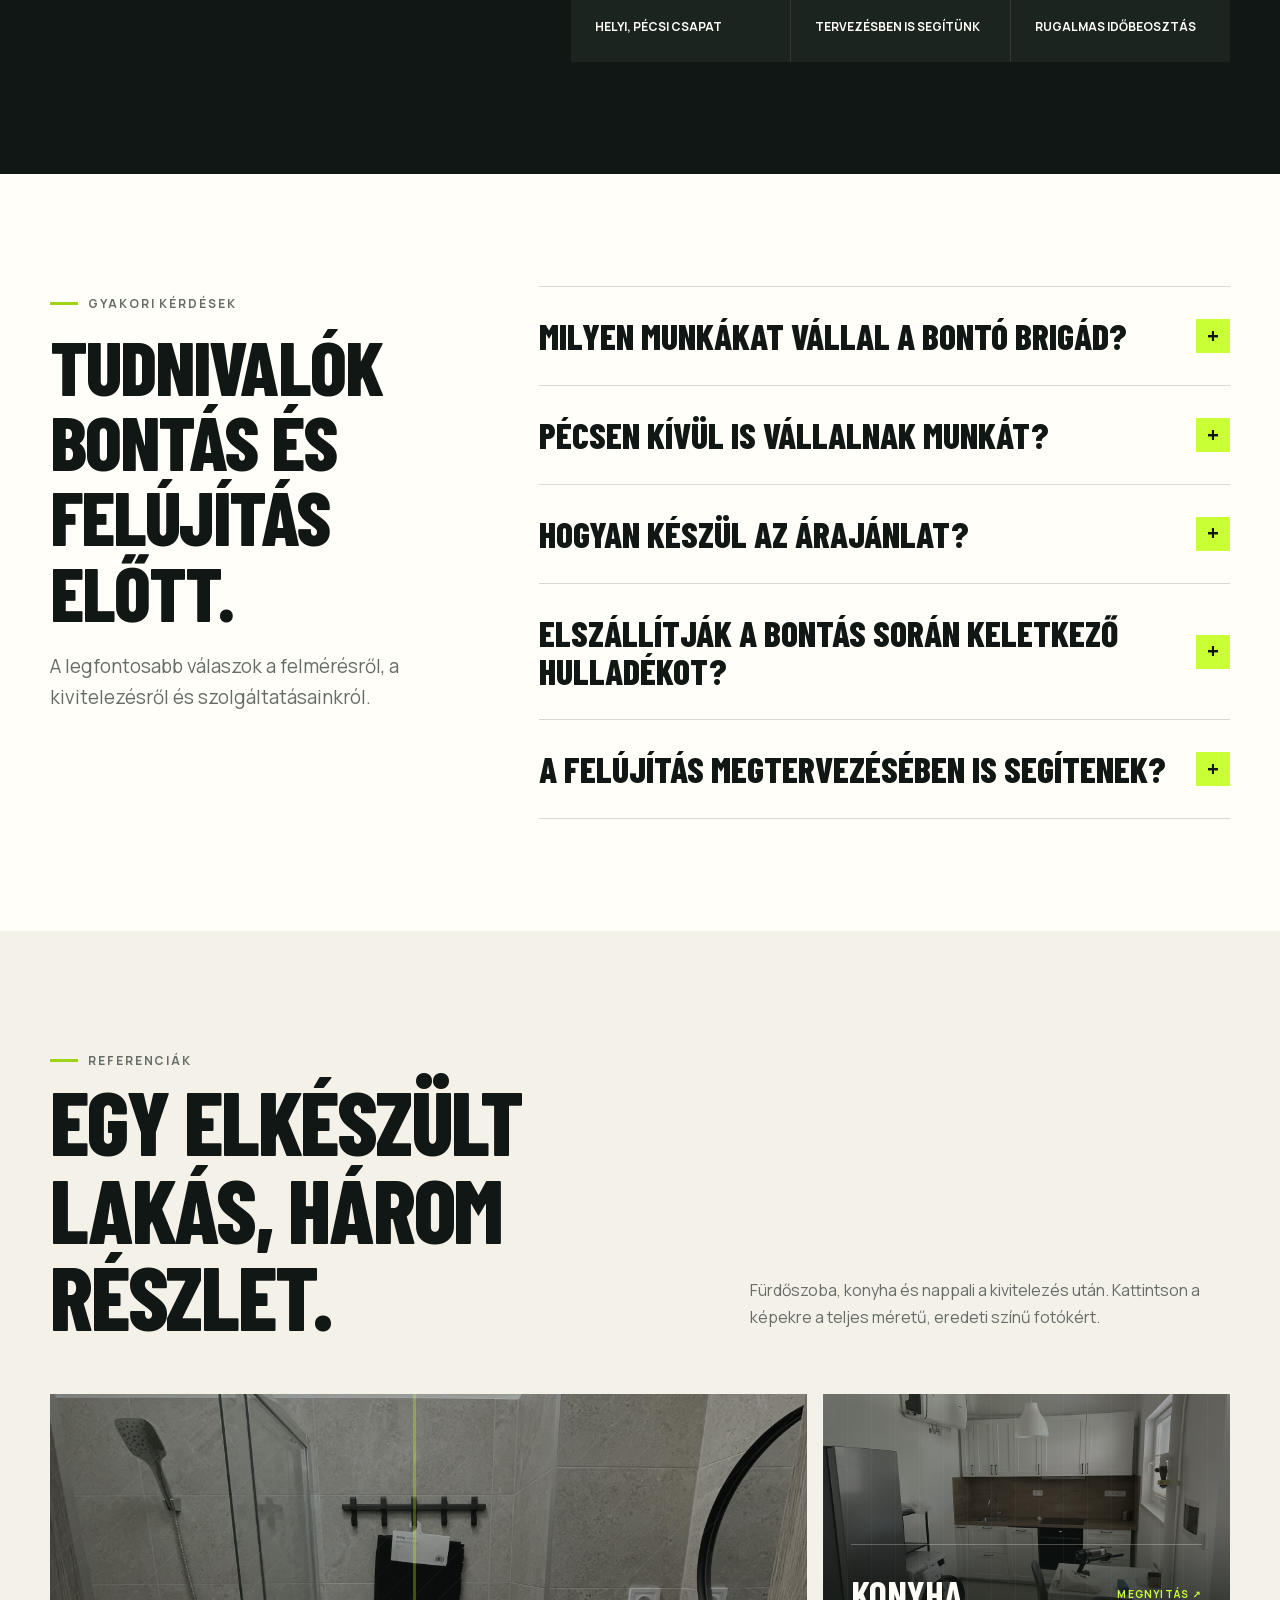
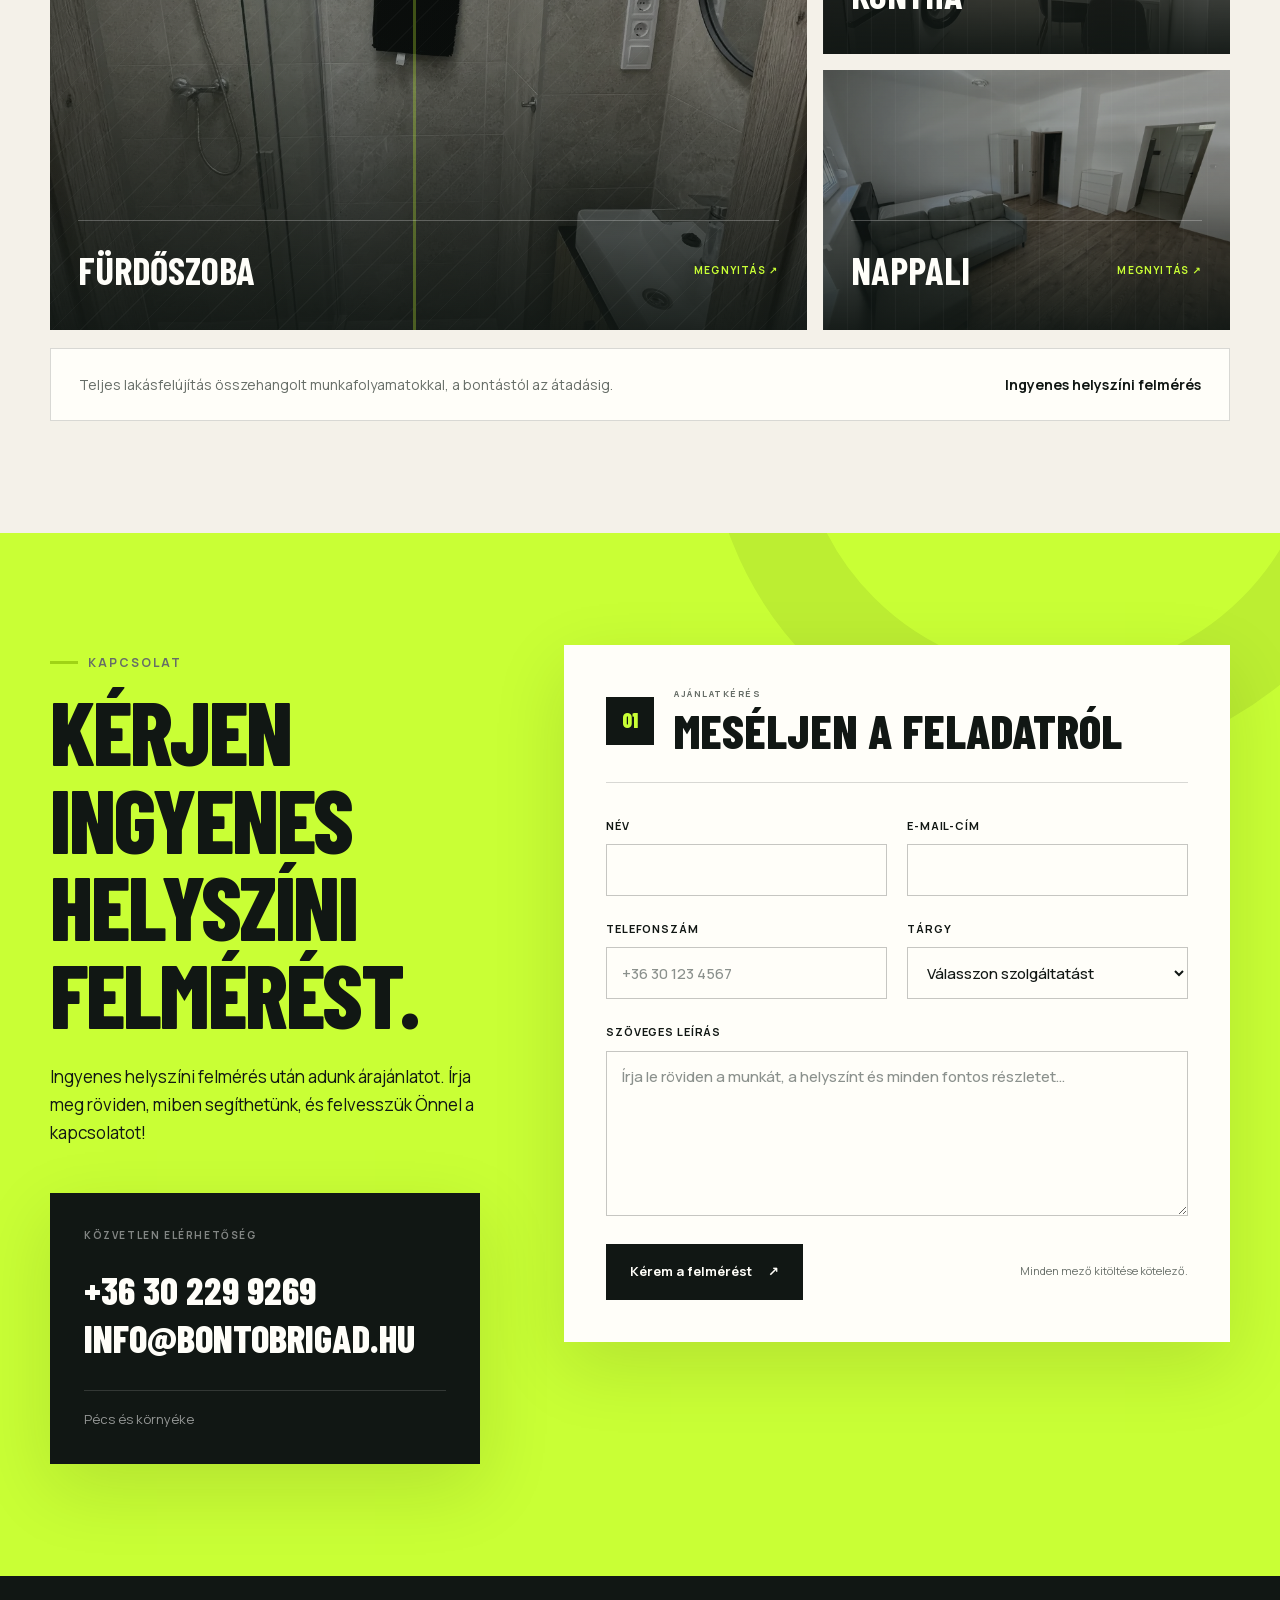
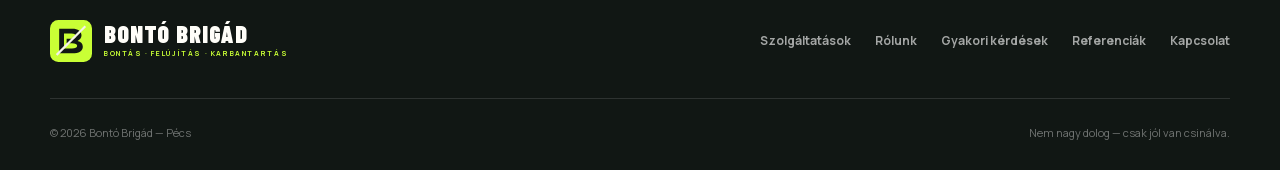
==== commit 57b84f6f: "finalize projekt init github workflow" ====
--- a/index.html
+++ b/index.html
@@ -281,27 +281,40 @@
         <div class="references__head reveal">
           <div>
             <p class="kicker">Referenciák</p>
-            <h2>A munkáink fotói hamarosan itt lesznek.</h2>
-          </div>
-          <p>Az elkészült munkáinkról hamarosan előtte-utána fotókkal együtt itt számolunk be.</p>
+            <h2>Egy elkészült lakás, három részlet.</h2>
+          </div>
+          <p>Fürdőszoba, konyha és nappali a kivitelezés után. Kattintson a képekre a teljes méretű, eredeti színű fotókért.</p>
         </div>
         <div class="project-grid">
-          <div class="project-card reveal">
-            <div class="project-card__label"><strong>Teljes lakásfelújítás</strong><span>Fotók hamarosan</span></div>
-          </div>
-          <div class="project-card reveal">
-            <div class="project-card__label"><strong>Bontás</strong><span>Hamarosan</span></div>
-          </div>
-          <div class="project-card reveal">
-            <div class="project-card__label"><strong>Kivitelezés</strong><span>Hamarosan</span></div>
-          </div>
+          <a class="project-card reveal" href="assets/references/pafrany-17-furdo-2400.webp" data-project-photo data-caption="Elkészült fürdőszoba" aria-label="Az elkészült fürdőszoba fotójának megnyitása nagy méretben">
+            <img src="assets/references/pafrany-17-furdo-1200.webp" width="1200" height="1600" loading="lazy" decoding="async" alt="Világos burkolatú, üvegfalas zuhanyzóval és fa hatású mosdószekrénnyel elkészült fürdőszoba">
+            <span class="project-card__label"><strong>Fürdőszoba</strong><span>Megnyitás ↗</span></span>
+          </a>
+          <a class="project-card reveal" href="assets/references/pafrany-17-konyha-2400.webp" data-project-photo data-caption="Elkészült konyha" aria-label="Az elkészült konyha fotójának megnyitása nagy méretben">
+            <img src="assets/references/pafrany-17-konyha-1200.webp" width="1200" height="900" loading="lazy" decoding="async" alt="Fehér frontokkal, fa hatású munkapulttal és beépített sütővel elkészült konyha">
+            <span class="project-card__label"><strong>Konyha</strong><span>Megnyitás ↗</span></span>
+          </a>
+          <a class="project-card reveal" href="assets/references/pafrany-17-nappali-2400.webp" data-project-photo data-caption="Elkészült nappali" aria-label="Az elkészült nappali fotójának megnyitása nagy méretben">
+            <img src="assets/references/pafrany-17-nappali-1200.webp" width="1200" height="900" loading="lazy" decoding="async" alt="Világos falakkal és fa hatású padlóval elkészült, berendezett nappali">
+            <span class="project-card__label"><strong>Nappali</strong><span>Megnyitás ↗</span></span>
+          </a>
         </div>
         <div class="refs-note reveal">
-          <span>Szívesen mesélünk a korábbi munkáinkról a helyszíni felmérés alkalmával — kérdezzen bátran a részletekről!</span>
+          <span>Teljes lakásfelújítás összehangolt munkafolyamatokkal, a bontástól az átadásig.</span>
           <strong>Ingyenes helyszíni felmérés</strong>
         </div>
       </div>
     </section>
+
+    <dialog class="project-lightbox" id="project-lightbox" aria-labelledby="project-lightbox-caption">
+      <div class="project-lightbox__inner">
+        <button class="project-lightbox__close" type="button" aria-label="Kép bezárása">×</button>
+        <figure>
+          <img class="project-lightbox__image" alt="">
+          <figcaption id="project-lightbox-caption"></figcaption>
+        </figure>
+      </div>
+    </dialog>
 
     <section class="contact section" id="kapcsolat">
       <div class="contact__grid wrap">
@@ -435,6 +448,41 @@
       revealItems.forEach(item => observer.observe(item));
     }
 
+    const projectLightbox = document.querySelector('#project-lightbox');
+    const projectLightboxImage = projectLightbox.querySelector('.project-lightbox__image');
+    const projectLightboxCaption = projectLightbox.querySelector('figcaption');
+    const projectLightboxClose = projectLightbox.querySelector('.project-lightbox__close');
+
+    document.querySelectorAll('[data-project-photo]').forEach(photo => {
+      photo.addEventListener('click', event => {
+        if (
+          event.button !== 0 ||
+          event.metaKey ||
+          event.ctrlKey ||
+          event.shiftKey ||
+          event.altKey ||
+          typeof projectLightbox.showModal !== 'function'
+        ) return;
+
+        event.preventDefault();
+        const preview = photo.querySelector('img');
+        projectLightboxImage.src = photo.href;
+        projectLightboxImage.alt = preview.alt;
+        projectLightboxCaption.textContent = photo.dataset.caption;
+        projectLightbox.showModal();
+        document.body.classList.add('lightbox-open');
+      });
+    });
+
+    projectLightboxClose.addEventListener('click', () => projectLightbox.close());
+    projectLightbox.addEventListener('click', event => {
+      if (event.target === projectLightbox) projectLightbox.close();
+    });
+    projectLightbox.addEventListener('close', () => {
+      document.body.classList.remove('lightbox-open');
+      projectLightboxImage.removeAttribute('src');
+    });
+
     const contactForm = document.querySelector('#contact-form');
     const formStatus = document.querySelector('#form-status');
     const submitButton = contactForm.querySelector('.form-submit');
--- a/components/base.css
+++ b/components/base.css
@@ -23,7 +23,7 @@
   line-height: 1.65;
   -webkit-font-smoothing: antialiased;
 }
-body.menu-open { overflow: hidden; }
+body.menu-open, body.lightbox-open { overflow: hidden; }
 img, svg { display: block; max-width: 100%; }
 a { color: inherit; }
 button, a { -webkit-tap-highlight-color: transparent; }
@@ -82,4 +82,3 @@
   color: var(--muted);
   font-size: clamp(1rem, 1.7vw, 1.18rem);
 }
-
--- a/components/sections.css
+++ b/components/sections.css
@@ -227,34 +227,53 @@
   display: flex;
   align-items: end;
   padding: 28px;
+  border: 0;
   overflow: hidden;
   background: var(--ink-soft);
   color: var(--white);
+  text-decoration: none;
 }
 .project-card:first-child { grid-row: 1 / 3; }
+.project-card img {
+  position: absolute;
+  inset: 0;
+  width: 100%;
+  height: 100%;
+  object-fit: cover;
+  filter: saturate(.68) contrast(1.06);
+  transition: filter .35s ease, transform .55s ease;
+}
 .project-card::before {
   position: absolute;
   inset: 0;
-  opacity: .45;
   background:
-    linear-gradient(90deg, transparent 48%, var(--signal) 48% 48.5%, transparent 48.5%),
-    linear-gradient(transparent 62%, var(--signal) 62% 62.5%, transparent 62.5%),
-    repeating-linear-gradient(135deg, rgba(255,255,255,.09) 0 1px, transparent 1px 18px);
+    linear-gradient(180deg, rgba(17, 23, 20, .18), rgba(17, 23, 20, .32) 48%, rgba(17, 23, 20, .94)),
+    linear-gradient(120deg, rgba(28, 36, 32, .42), rgba(17, 23, 20, .08));
   content: "";
-}
-.project-card:nth-child(2)::before {
+  z-index: 1;
+  transition: opacity .35s ease;
+}
+.project-card::after {
+  position: absolute;
+  z-index: 1;
+  inset: 0;
+  opacity: .28;
   background:
-    radial-gradient(circle at 30% 50%, transparent 0 36px, rgba(201,255,53,.7) 37px 39px, transparent 40px),
-    repeating-linear-gradient(90deg, rgba(255,255,255,.08) 0 1px, transparent 1px 24px);
-}
-.project-card:nth-child(3)::before {
-  background:
-    linear-gradient(45deg, transparent 45%, rgba(201,255,53,.65) 45% 46%, transparent 46%),
-    repeating-linear-gradient(0deg, rgba(255,255,255,.08) 0 1px, transparent 1px 20px);
+    linear-gradient(90deg, transparent 48%, var(--signal) 48% 48.35%, transparent 48.35%),
+    repeating-linear-gradient(135deg, rgba(255,255,255,.11) 0 1px, transparent 1px 20px);
+  content: "";
+  pointer-events: none;
+}
+.project-card:nth-child(2)::after, .project-card:nth-child(3)::after {
+  background: repeating-linear-gradient(90deg, rgba(255,255,255,.1) 0 1px, transparent 1px 24px);
+}
+@media (hover: hover) {
+  .project-card:hover img { filter: saturate(.92) contrast(1.03); transform: scale(1.025); }
+  .project-card:hover::before { opacity: .78; }
 }
 .project-card__label {
   position: relative;
-  z-index: 1;
+  z-index: 2;
   display: flex;
   width: 100%;
   align-items: center;
@@ -275,6 +294,11 @@
   letter-spacing: .12em;
   text-transform: uppercase;
   white-space: nowrap;
+}
+.project-card:focus-visible {
+  z-index: 2;
+  outline: 4px solid var(--signal-dark);
+  outline-offset: 4px;
 }
 .refs-note {
   display: flex;
@@ -289,6 +313,60 @@
   font-size: 14px;
 }
 .refs-note strong { color: var(--ink); white-space: nowrap; }
+
+.project-lightbox {
+  width: min(1180px, calc(100% - 40px));
+  max-width: none;
+  max-height: calc(100dvh - 40px);
+  padding: 0;
+  border: 0;
+  overflow: visible;
+  background: transparent;
+  color: var(--white);
+}
+.project-lightbox::backdrop { background: rgba(9, 13, 11, .92); }
+.project-lightbox__inner {
+  position: relative;
+  display: grid;
+  max-height: calc(100dvh - 40px);
+  place-items: center;
+}
+.project-lightbox figure { margin: 0; }
+.project-lightbox__image {
+  width: auto;
+  max-width: 100%;
+  height: auto;
+  max-height: calc(100dvh - 92px);
+  object-fit: contain;
+  background: var(--ink-soft);
+  box-shadow: 0 28px 80px rgba(0, 0, 0, .4);
+}
+.project-lightbox figcaption {
+  padding-top: 10px;
+  font-size: 12px;
+  font-weight: 800;
+  letter-spacing: .12em;
+  text-transform: uppercase;
+}
+.project-lightbox__close {
+  position: absolute;
+  z-index: 1;
+  top: 12px;
+  right: 12px;
+  display: grid;
+  width: 48px;
+  height: 48px;
+  place-items: center;
+  border: 0;
+  background: var(--signal);
+  color: var(--ink);
+  cursor: pointer;
+  font: 700 32px/1 var(--body);
+}
+.project-lightbox__close:focus-visible {
+  outline: 3px solid var(--white);
+  outline-offset: 3px;
+}
 
 /* Contact */
 .contact {
--- a/components/responsive.css
+++ b/components/responsive.css
@@ -80,6 +80,11 @@
   .faq-item p { padding-right: 0; }
   .project-grid { grid-template-columns: 1fr; grid-template-rows: 380px repeat(2, 220px); }
   .project-card:first-child { grid-row: auto; }
+  .project-card { padding: 22px; }
+  .project-card__label { align-items: flex-start; flex-direction: column; gap: 2px; }
+  .project-lightbox { width: calc(100% - 24px); max-height: calc(100dvh - 24px); }
+  .project-lightbox__inner { max-height: calc(100dvh - 24px); }
+  .project-lightbox__image { max-height: calc(100dvh - 76px); }
   .refs-note { align-items: flex-start; flex-direction: column; }
   .contact-card { padding: 28px 24px; }
   .contact-form { padding: 28px 22px; }
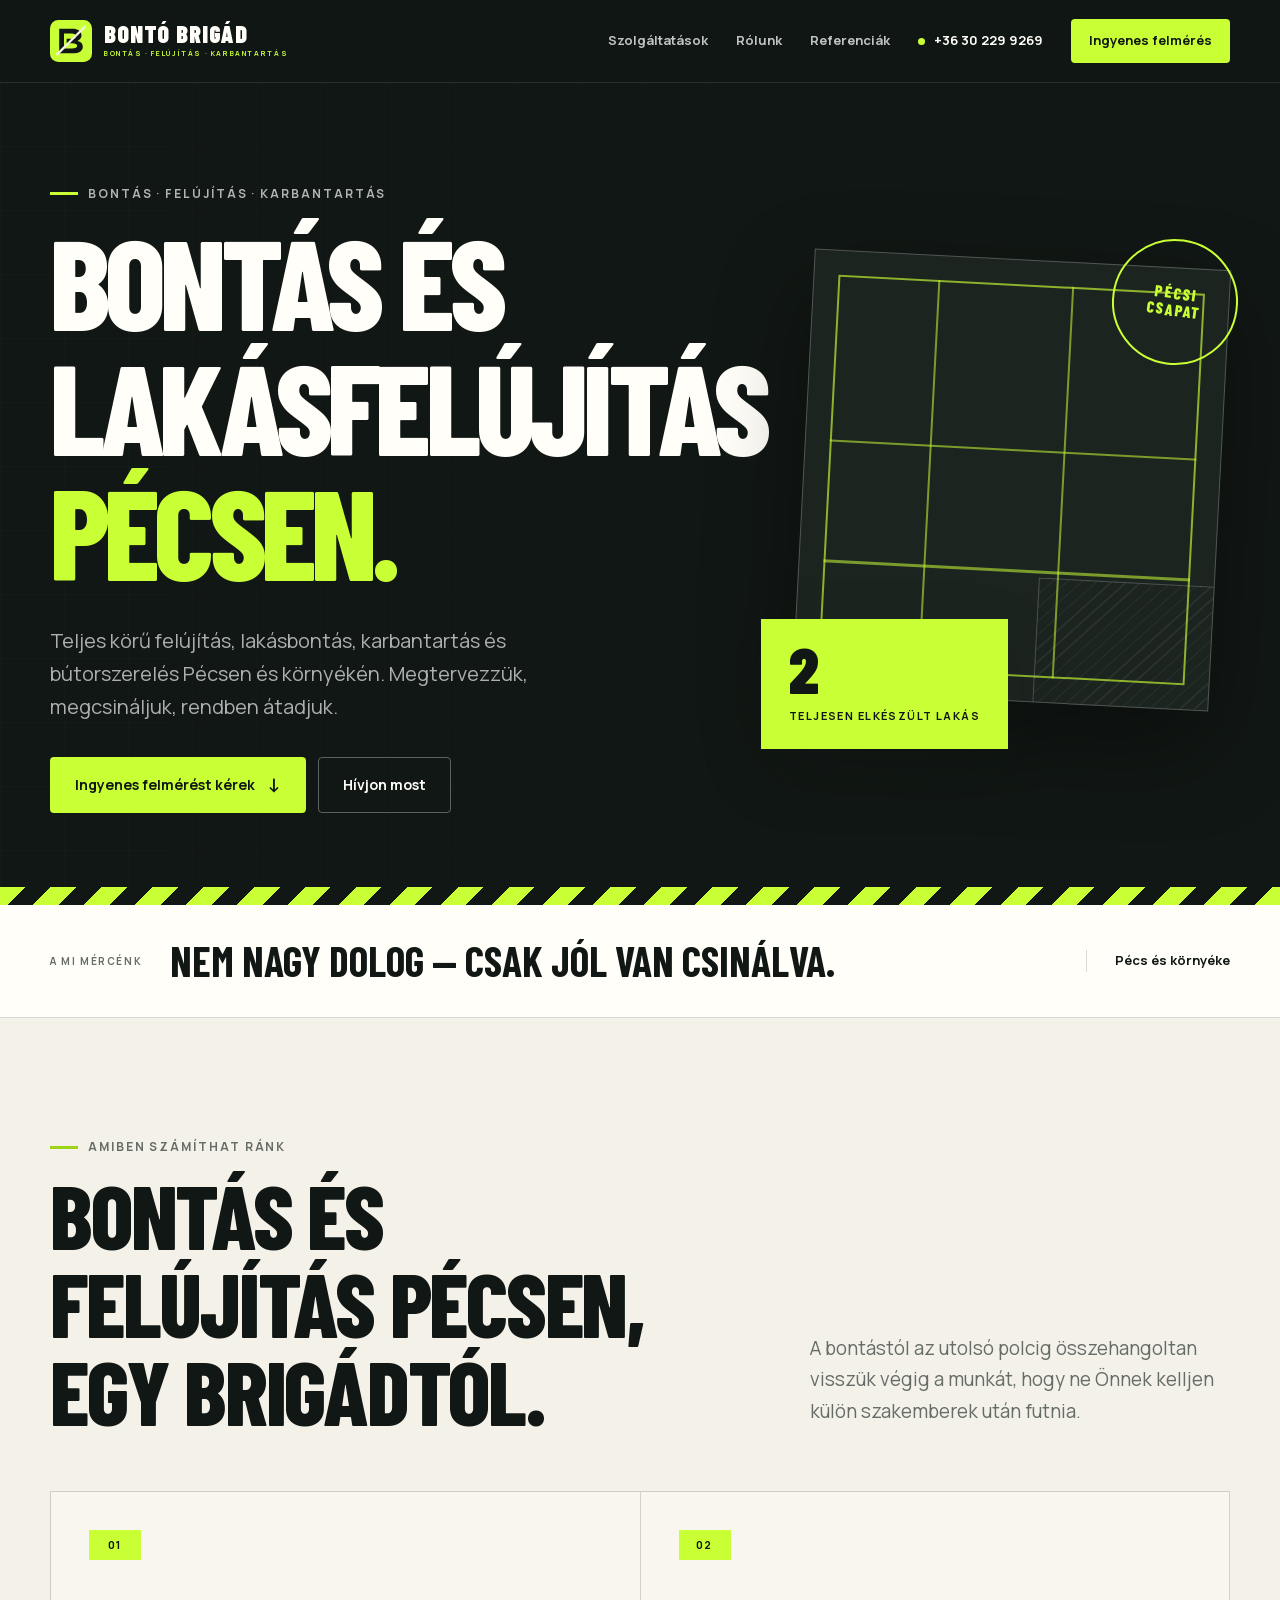
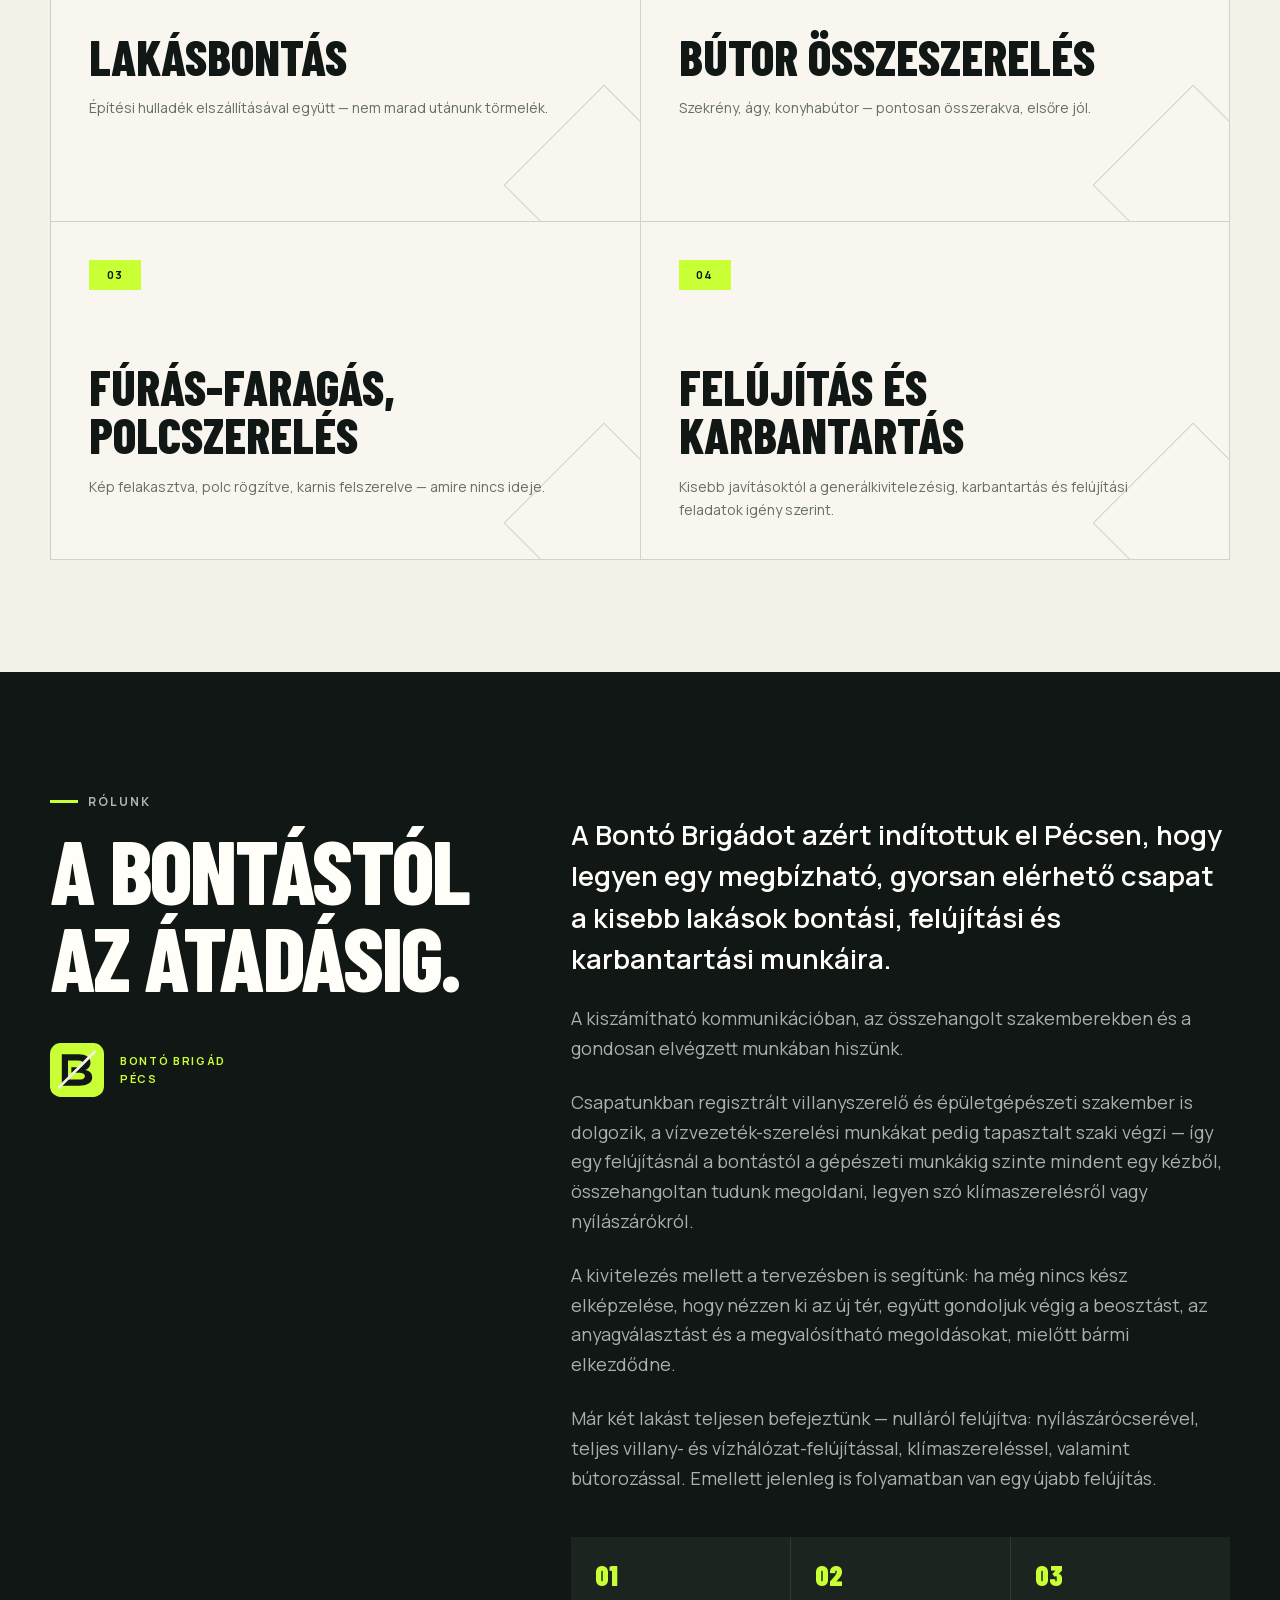
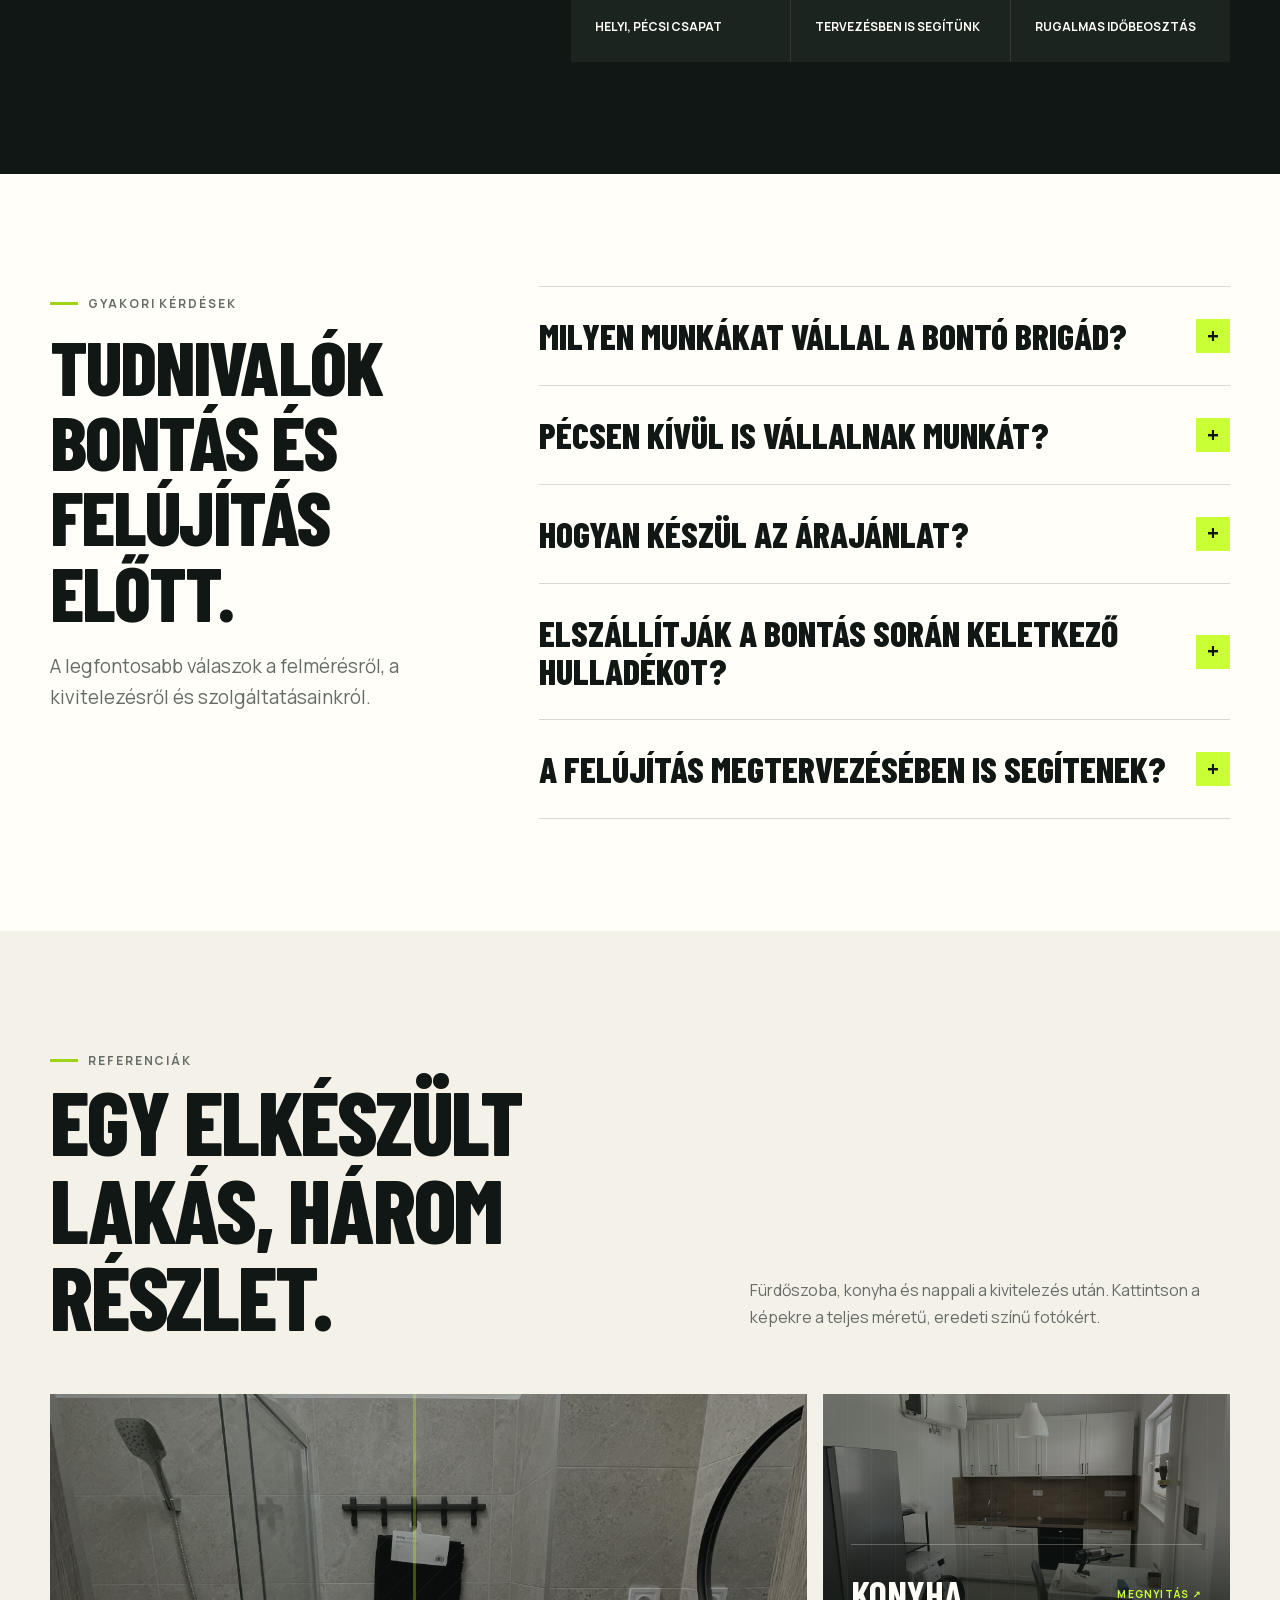
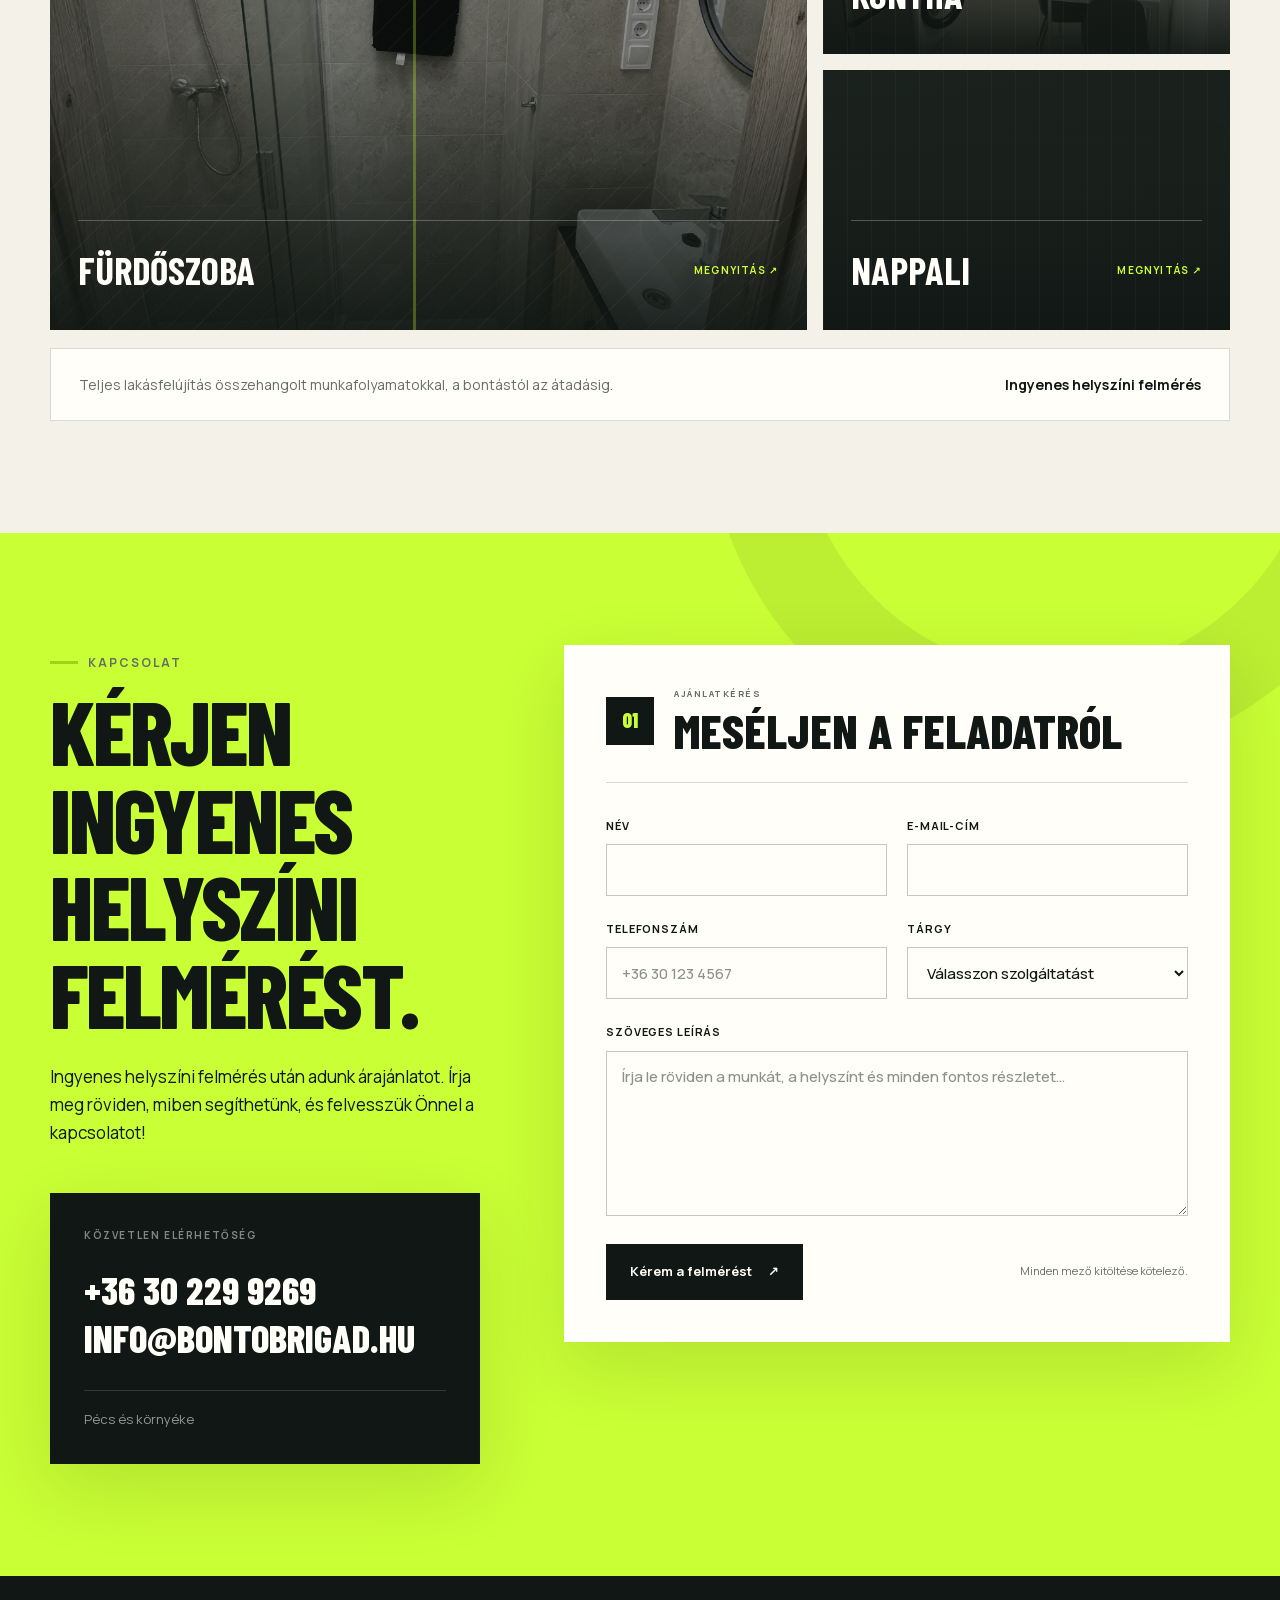
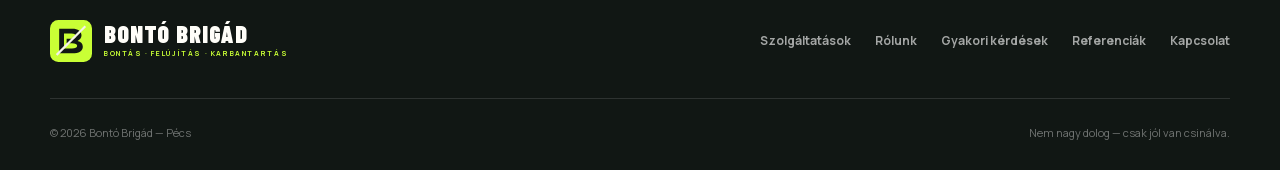
==== commit a336df8b: "fix favicon" ====
--- a/index.html
+++ b/index.html
@@ -15,17 +15,20 @@
   <meta property="og:title" content="Lakásfelújítás és bontás Pécsen | Bontó Brigád">
   <meta property="og:description" content="Bontás, teljes körű felújítás és karbantartás Pécsen és környékén. Kérjen ingyenes helyszíni felmérést!">
   <meta property="og:url" content="https://bontobrigad.hu/">
-  <meta property="og:image" content="https://bontobrigad.hu/assets/og.png">
-  <meta property="og:image:type" content="image/png">
+  <meta property="og:image" content="https://bontobrigad.hu/assets/og-bonto-brigad-2026.jpg">
+  <meta property="og:image:secure_url" content="https://bontobrigad.hu/assets/og-bonto-brigad-2026.jpg">
+  <meta property="og:image:type" content="image/jpeg">
   <meta property="og:image:width" content="1200">
   <meta property="og:image:height" content="630">
   <meta property="og:image:alt" content="Bontó Brigád — gyors, kétkezi megoldások Pécsen és környékén">
   <meta name="twitter:card" content="summary_large_image">
   <meta name="twitter:title" content="Lakásfelújítás és bontás Pécsen | Bontó Brigád">
   <meta name="twitter:description" content="Bontás, teljes körű felújítás és karbantartás Pécsen és környékén. Kérjen ingyenes helyszíni felmérést!">
-  <meta name="twitter:image" content="https://bontobrigad.hu/assets/og.png">
+  <meta name="twitter:image" content="https://bontobrigad.hu/assets/og-bonto-brigad-2026.jpg">
   <meta name="twitter:image:alt" content="Bontó Brigád — gyors, kétkezi megoldások Pécsen és környékén">
-  <link rel="icon" href="assets/logo-mark.svg" type="image/svg+xml">
+  <link rel="icon" href="favicon.ico" sizes="48x48" type="image/x-icon">
+  <link rel="icon" href="assets/logo-mark.svg" sizes="any" type="image/svg+xml">
+  <link rel="icon" href="assets/logo-512.png" sizes="512x512" type="image/png">
   <link rel="apple-touch-icon" href="assets/logo-512.png">
   <link rel="preload" href="assets/fonts/barlow-condensed-800-latin.woff2" as="font" type="font/woff2" crossorigin>
   <link rel="preload" href="assets/fonts/manrope-latin.woff2" as="font" type="font/woff2" crossorigin>
@@ -73,7 +76,7 @@
           "width": 512,
           "height": 512
         },
-        "image": "https://bontobrigad.hu/assets/og.png",
+        "image": "https://bontobrigad.hu/assets/og-bonto-brigad-2026.jpg",
         "telephone": "+36302299269",
         "email": "info@bontobrigad.hu",
         "areaServed": "Pécs és környéke",
